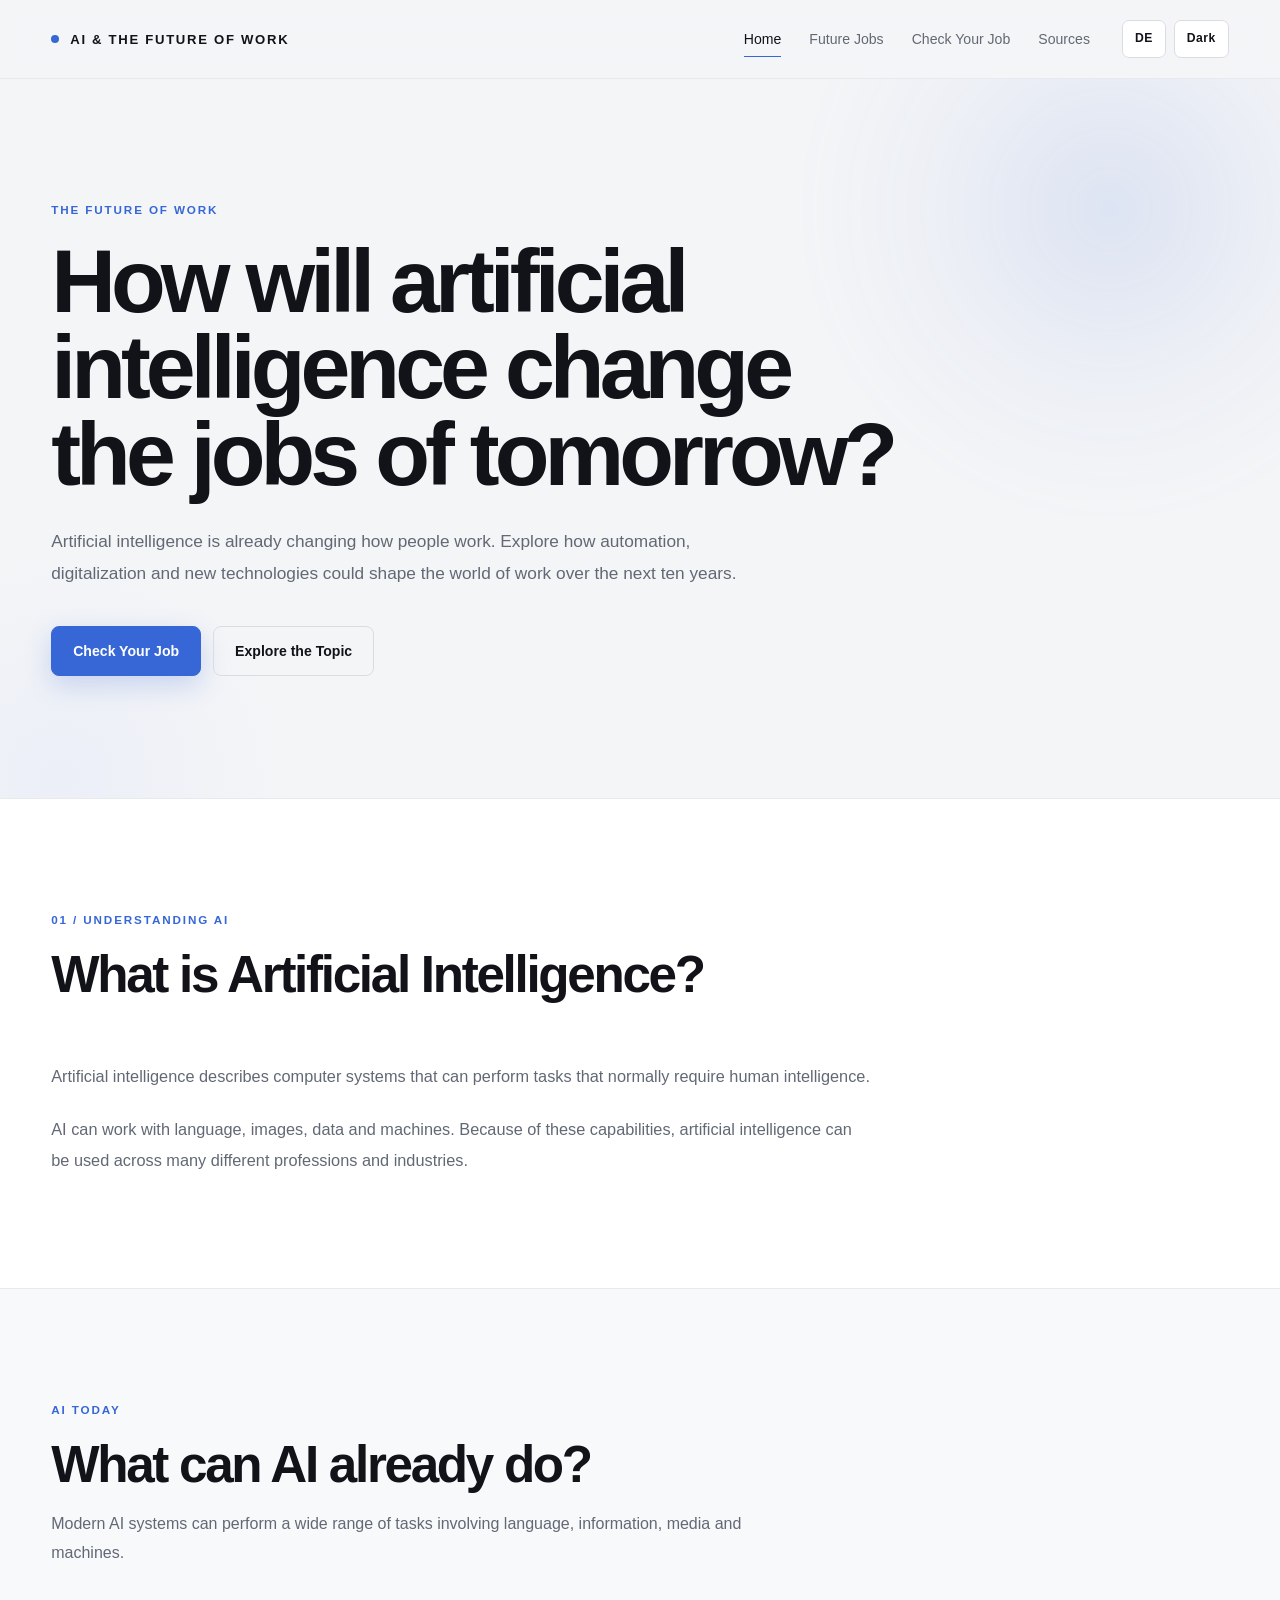
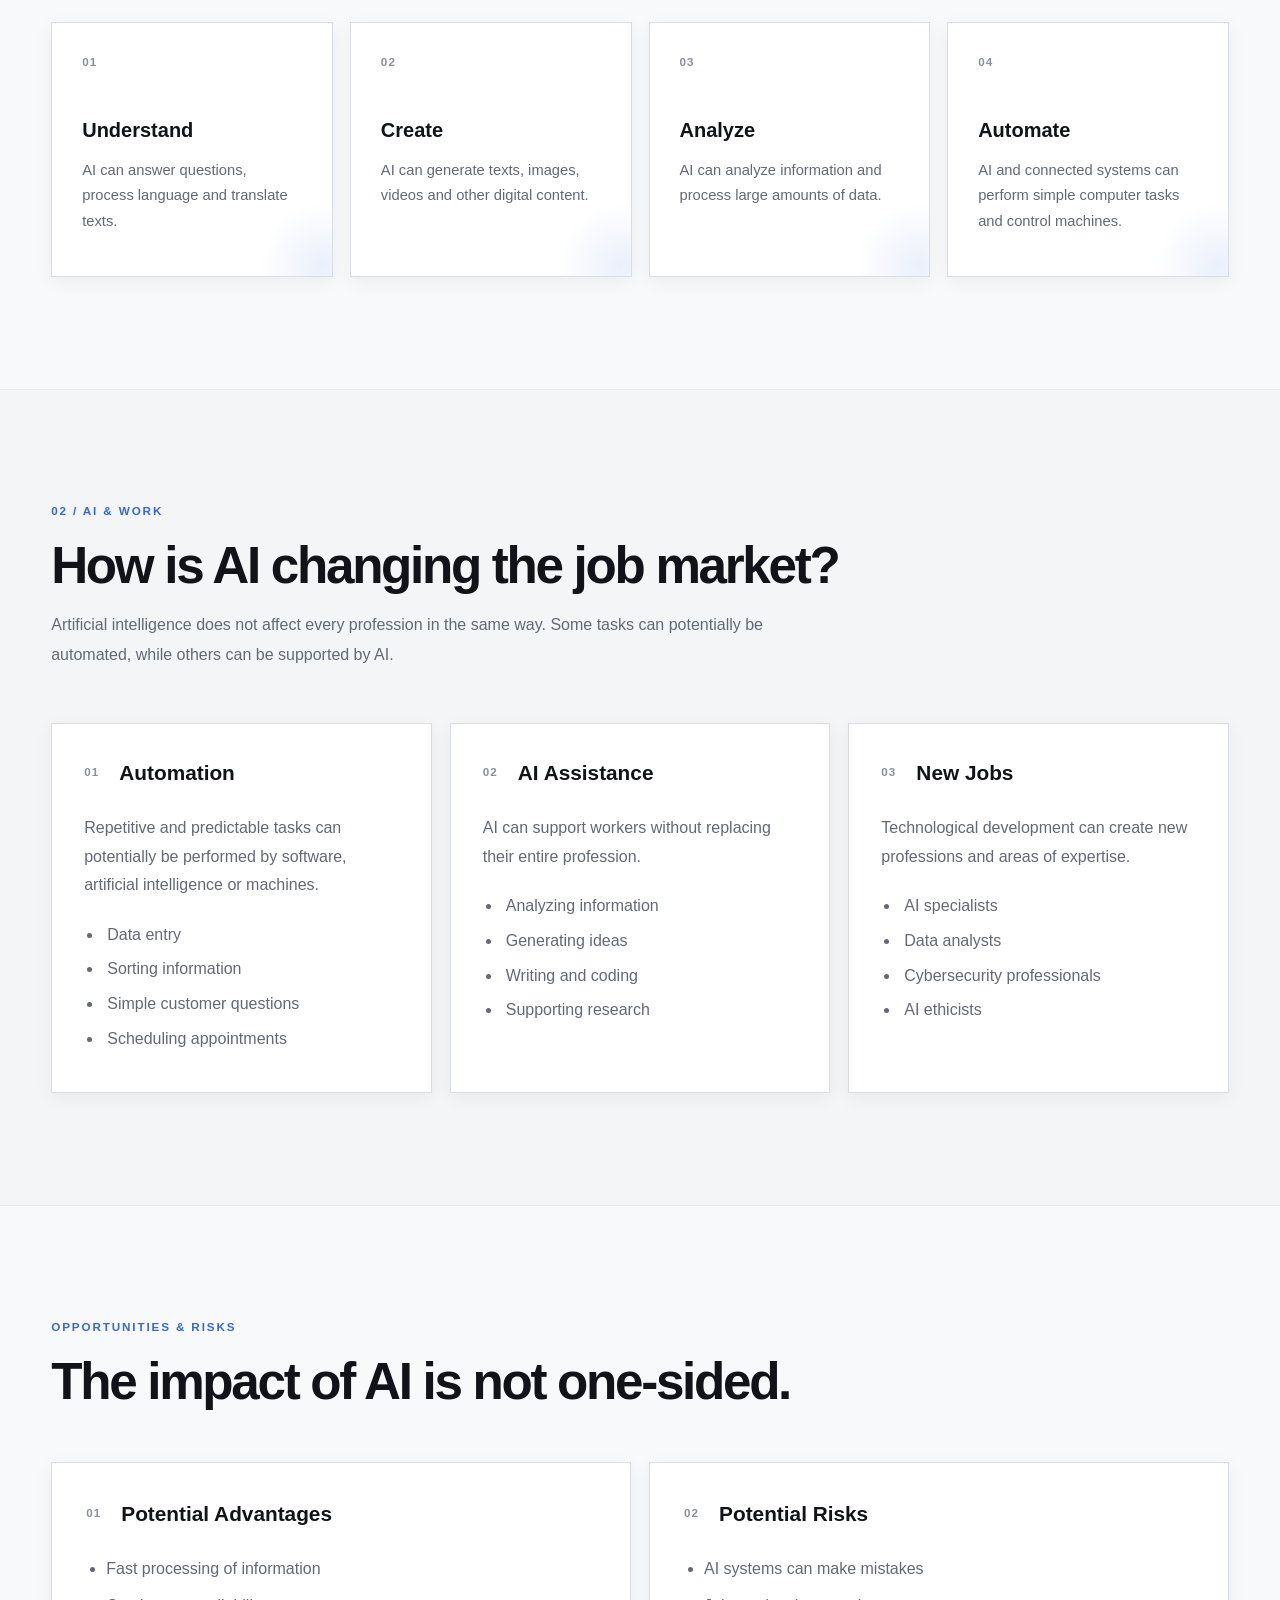
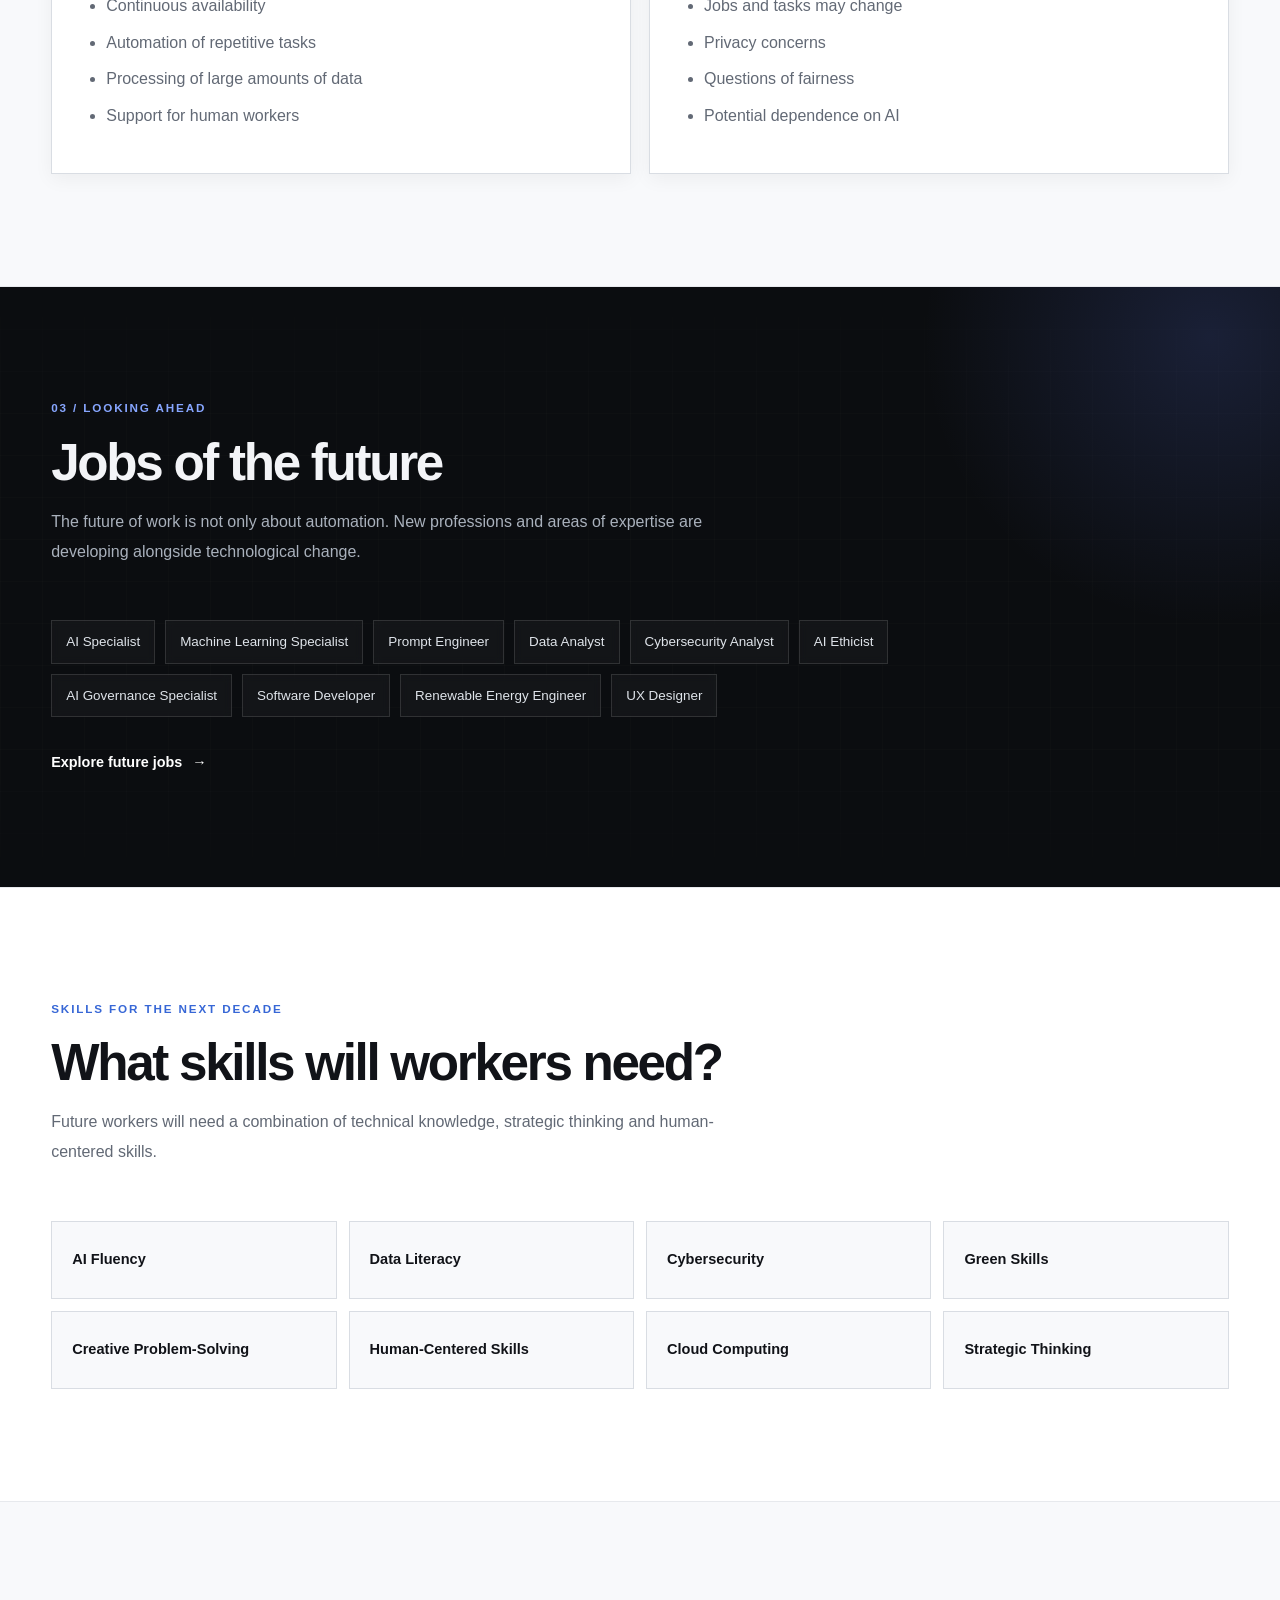
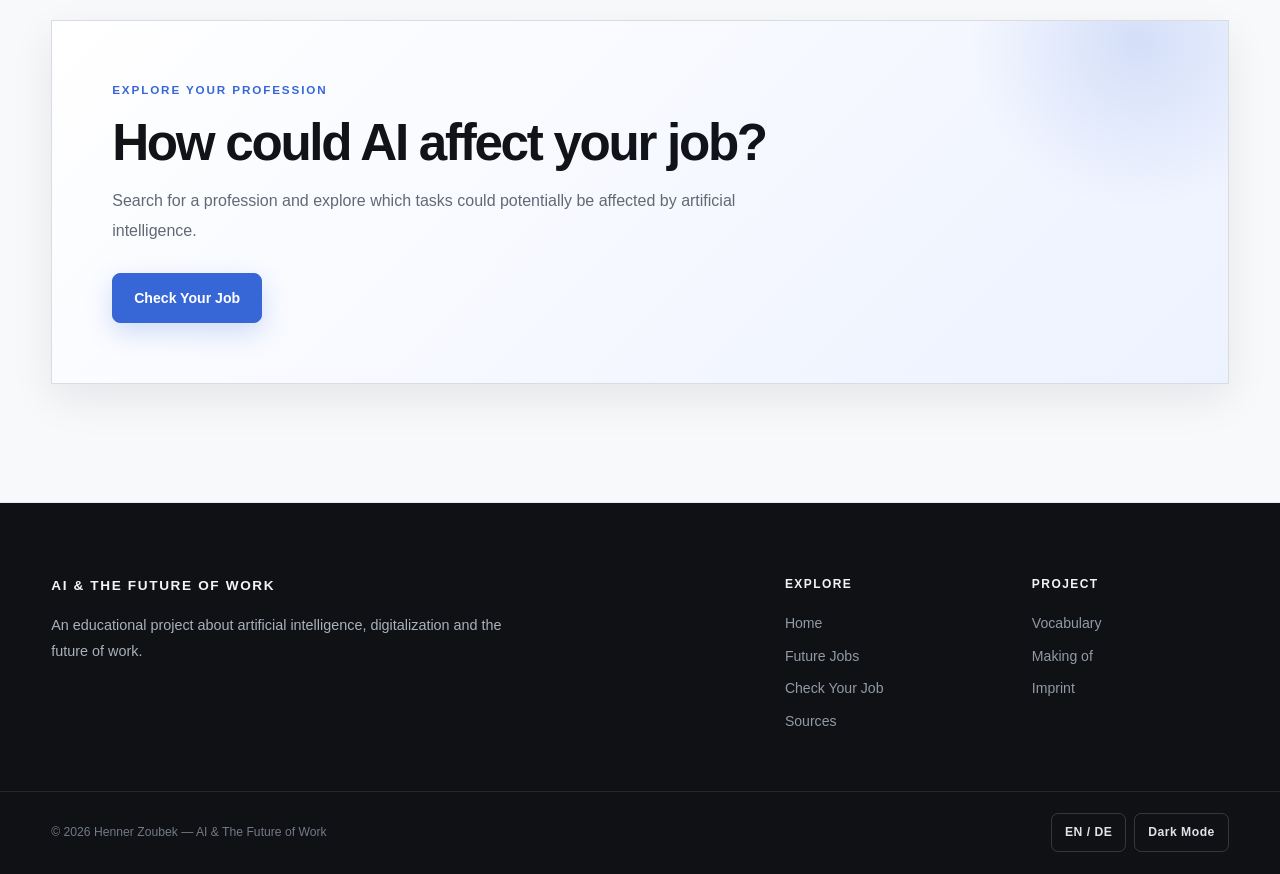
==== index.html @ 4d1d3760 "AI and the Future of Work It was a pleasure to work on this website.   The homesite is index.html." ====
<html lang="en">

<head>

    <meta charset="UTF-8">

    <meta
        name="viewport"
        content="width=device-width, initial-scale=1.0"
    >

    <meta
        name="description"
        content="AI & The Future of Work — an educational project exploring how artificial intelligence and digitalization could change the world of work."
    >

    <title>
        AI & The Future of Work
    </title>

    <link rel="stylesheet" href="style.css">

</head>


<body>


    <!-- =========================================
         HEADER
    ========================================== -->

    <header class="site-header">

        <div class="header-container">

            <a
                href="index.html"
                class="site-logo"
            >
                AI &amp; THE FUTURE OF WORK
            </a>


            <nav
                class="main-navigation"
                aria-label="Main navigation"
            >

                <a
                    href="index.html"
                    class="active"
                    data-en="Home"
                    data-de="Startseite"
                >
                    Home
                </a>


                <a
                    href="future-jobs.html"
                    data-en="Future Jobs"
                    data-de="Berufe der Zukunft"
                >
                    Future Jobs
                </a>


                <a
                    href="job-checker.html"
                    data-en="Check Your Job"
                    data-de="Deinen Beruf prüfen"
                >
                    Check Your Job
                </a>


                <a
                    href="sources.html"
                    data-en="Sources"
                    data-de="Quellen"
                >
                    Sources
                </a>

            </nav>


            <div class="header-controls">

                <button
                    type="button"
                    id="language-button"
                    aria-label="Change language"
                >
                    DE
                </button>


                <button
                    type="button"
                    id="theme-button"
                    aria-label="Toggle dark mode"
                >
                    Dark
                </button>

            </div>

        </div>

    </header>



    <!-- =========================================
         MAIN CONTENT
    ========================================== -->

    <main>


        <!-- =====================================
             HERO
        ====================================== -->

        <section class="hero">

            <div class="hero-container">

                <div class="hero-content">

                    <p
                        class="section-label"
                        data-en="THE FUTURE OF WORK"
                        data-de="DIE ZUKUNFT DER ARBEIT"
                    >
                        THE FUTURE OF WORK
                    </p>


                    <h1
                        data-en="How will artificial intelligence change the jobs of tomorrow?"
                        data-de="Wie wird künstliche Intelligenz die Berufe von morgen verändern?"
                    >
                        How will artificial intelligence
                        change the jobs of tomorrow?
                    </h1>


                    <p
                        class="hero-description"
                        data-en="Artificial intelligence is already changing how people work. Explore how automation, digitalization and new technologies could shape the world of work over the next ten years."
                        data-de="Künstliche Intelligenz verändert bereits heute, wie Menschen arbeiten. Entdecke, wie Automatisierung, Digitalisierung und neue Technologien die Arbeitswelt in den nächsten zehn Jahren prägen könnten."
                    >
                        Artificial intelligence is already changing
                        how people work. Explore how automation,
                        digitalization and new technologies could
                        shape the world of work over the next
                        ten years.
                    </p>


                    <div class="hero-actions">

                        <a
                            href="job-checker.html"
                            class="button button-primary"
                            data-en="Check Your Job"
                            data-de="Deinen Beruf prüfen"
                        >
                            Check Your Job
                        </a>


                        <a
                            href="#introduction"
                            class="button button-secondary"
                            data-en="Explore the Topic"
                            data-de="Thema entdecken"
                        >
                            Explore the Topic
                        </a>

                    </div>

                </div>

            </div>

        </section>



        <!-- =====================================
             INTRODUCTION
        ====================================== -->

        <section
            class="content-section introduction"
            id="introduction"
        >

            <div class="content-container">

                <div class="section-header">

                    <p
                        class="section-label"
                        data-en="01 / UNDERSTANDING AI"
                        data-de="01 / KÜNSTLICHE INTELLIGENZ VERSTEHEN"
                    >
                        01 / UNDERSTANDING AI
                    </p>


                    <h2
                        data-en="What is Artificial Intelligence?"
                        data-de="Was ist künstliche Intelligenz?"
                    >
                        What is Artificial Intelligence?
                    </h2>

                </div>


                <div class="text-content">

                    <p
                        data-en="Artificial intelligence describes computer systems that can perform tasks that normally require human intelligence."
                        data-de="Künstliche Intelligenz beschreibt Computersysteme, die Aufgaben ausführen können, für die normalerweise menschliche Intelligenz erforderlich ist."
                    >
                        Artificial intelligence describes computer
                        systems that can perform tasks that normally
                        require human intelligence.
                    </p>


                    <p
                        data-en="AI can work with language, images, data and machines. Because of these capabilities, artificial intelligence can be used across many different professions and industries."
                        data-de="KI kann mit Sprache, Bildern, Daten und Maschinen arbeiten. Aufgrund dieser Fähigkeiten kann künstliche Intelligenz in vielen verschiedenen Berufen und Branchen eingesetzt werden."
                    >
                        AI can work with language, images, data and
                        machines. Because of these capabilities,
                        artificial intelligence can be used across
                        many different professions and industries.
                    </p>

                </div>

            </div>

        </section>



        <!-- =====================================
             AI CAPABILITIES
        ====================================== -->

        <section class="content-section capabilities">

            <div class="content-container">

                <div class="section-header">

                    <p
                        class="section-label"
                        data-en="AI TODAY"
                        data-de="KI HEUTE"
                    >
                        AI TODAY
                    </p>


                    <h2
                        data-en="What can AI already do?"
                        data-de="Was kann KI bereits?"
                    >
                        What can AI already do?
                    </h2>


                    <p
                        class="section-introduction"
                        data-en="Modern AI systems can perform a wide range of tasks involving language, information, media and machines."
                        data-de="Moderne KI-Systeme können eine große Bandbreite an Aufgaben rund um Sprache, Informationen, Medien und Maschinen übernehmen."
                    >
                        Modern AI systems can perform a wide range
                        of tasks involving language, information,
                        media and machines.
                    </p>

                </div>


                <div class="capability-grid">


                    <article class="capability-card">

                        <span class="card-number">
                            01
                        </span>


                        <h3
                            data-en="Understand"
                            data-de="Verstehen"
                        >
                            Understand
                        </h3>


                        <p
                            data-en="AI can answer questions, process language and translate texts."
                            data-de="KI kann Fragen beantworten, Sprache verarbeiten und Texte übersetzen."
                        >
                            AI can answer questions, process language
                            and translate texts.
                        </p>

                    </article>



                    <article class="capability-card">

                        <span class="card-number">
                            02
                        </span>


                        <h3
                            data-en="Create"
                            data-de="Erstellen"
                        >
                            Create
                        </h3>


                        <p
                            data-en="AI can generate texts, images, videos and other digital content."
                            data-de="KI kann Texte, Bilder, Videos und andere digitale Inhalte erzeugen."
                        >
                            AI can generate texts, images, videos
                            and other digital content.
                        </p>

                    </article>



                    <article class="capability-card">

                        <span class="card-number">
                            03
                        </span>


                        <h3
                            data-en="Analyze"
                            data-de="Analysieren"
                        >
                            Analyze
                        </h3>


                        <p
                            data-en="AI can analyze information and process large amounts of data."
                            data-de="KI kann Informationen analysieren und große Datenmengen verarbeiten."
                        >
                            AI can analyze information and process
                            large amounts of data.
                        </p>

                    </article>



                    <article class="capability-card">

                        <span class="card-number">
                            04
                        </span>


                        <h3
                            data-en="Automate"
                            data-de="Automatisieren"
                        >
                            Automate
                        </h3>


                        <p
                            data-en="AI and connected systems can perform simple computer tasks and control machines."
                            data-de="KI und vernetzte Systeme können einfache Computeraufgaben ausführen und Maschinen steuern."
                        >
                            AI and connected systems can perform
                            simple computer tasks and control machines.
                        </p>

                    </article>


                </div>

            </div>

        </section>



        <!-- =====================================
             AI AND THE JOB MARKET
        ====================================== -->

        <section class="content-section job-market">

            <div class="content-container">

                <div class="section-header">

                    <p
                        class="section-label"
                        data-en="02 / AI & WORK"
                        data-de="02 / KI & ARBEIT"
                    >
                        02 / AI &amp; WORK
                    </p>


                    <h2
                        data-en="How is AI changing the job market?"
                        data-de="Wie verändert KI den Arbeitsmarkt?"
                    >
                        How is AI changing the job market?
                    </h2>


                    <p
                        class="section-introduction"
                        data-en="Artificial intelligence does not affect every profession in the same way. Some tasks can potentially be automated, while others can be supported by AI."
                        data-de="Künstliche Intelligenz beeinflusst nicht jeden Beruf auf die gleiche Weise. Einige Aufgaben könnten automatisiert werden, während andere durch KI unterstützt werden können."
                    >
                        Artificial intelligence does not affect
                        every profession in the same way. Some
                        tasks can potentially be automated, while
                        others can be supported by AI.
                    </p>

                </div>


                <div class="impact-grid">


                    <article class="impact-card">

                        <div class="impact-card-header">

                            <span class="card-number">
                                01
                            </span>


                            <h3
                                data-en="Automation"
                                data-de="Automatisierung"
                            >
                                Automation
                            </h3>

                        </div>


                        <p
                            data-en="Repetitive and predictable tasks can potentially be performed by software, artificial intelligence or machines."
                            data-de="Wiederholbare und vorhersehbare Aufgaben könnten möglicherweise von Software, künstlicher Intelligenz oder Maschinen übernommen werden."
                        >
                            Repetitive and predictable tasks can
                            potentially be performed by software,
                            artificial intelligence or machines.
                        </p>


                        <ul>

                            <li
                                data-en="Data entry"
                                data-de="Dateneingabe"
                            >
                                Data entry
                            </li>

                            <li
                                data-en="Sorting information"
                                data-de="Informationen sortieren"
                            >
                                Sorting information
                            </li>

                            <li
                                data-en="Simple customer questions"
                                data-de="Einfache Kundenfragen"
                            >
                                Simple customer questions
                            </li>

                            <li
                                data-en="Scheduling appointments"
                                data-de="Termine planen"
                            >
                                Scheduling appointments
                            </li>

                        </ul>

                    </article>



                    <article class="impact-card">

                        <div class="impact-card-header">

                            <span class="card-number">
                                02
                            </span>


                            <h3
                                data-en="AI Assistance"
                                data-de="KI-Unterstützung"
                            >
                                AI Assistance
                            </h3>

                        </div>


                        <p
                            data-en="AI can support workers without replacing their entire profession."
                            data-de="KI kann Beschäftigte unterstützen, ohne ihren gesamten Beruf zu ersetzen."
                        >
                            AI can support workers without replacing
                            their entire profession.
                        </p>


                        <ul>

                            <li
                                data-en="Analyzing information"
                                data-de="Informationen analysieren"
                            >
                                Analyzing information
                            </li>

                            <li
                                data-en="Generating ideas"
                                data-de="Ideen entwickeln"
                            >
                                Generating ideas
                            </li>

                            <li
                                data-en="Writing and coding"
                                data-de="Schreiben und Programmieren"
                            >
                                Writing and coding
                            </li>

                            <li
                                data-en="Supporting research"
                                data-de="Forschung unterstützen"
                            >
                                Supporting research
                            </li>

                        </ul>

                    </article>



                    <article class="impact-card">

                        <div class="impact-card-header">

                            <span class="card-number">
                                03
                            </span>


                            <h3
                                data-en="New Jobs"
                                data-de="Neue Berufe"
                            >
                                New Jobs
                            </h3>

                        </div>


                        <p
                            data-en="Technological development can create new professions and areas of expertise."
                            data-de="Technologische Entwicklungen können neue Berufe und Fachgebiete hervorbringen."
                        >
                            Technological development can create
                            new professions and areas of expertise.
                        </p>


                        <ul>

                            <li
                                data-en="AI specialists"
                                data-de="KI-Spezialisten"
                            >
                                AI specialists
                            </li>

                            <li
                                data-en="Data analysts"
                                data-de="Datenanalysten"
                            >
                                Data analysts
                            </li>

                            <li
                                data-en="Cybersecurity professionals"
                                data-de="Cybersicherheitsexperten"
                            >
                                Cybersecurity professionals
                            </li>

                            <li
                                data-en="AI ethicists"
                                data-de="KI-Ethiker"
                            >
                                AI ethicists
                            </li>

                        </ul>

                    </article>


                </div>

            </div>

        </section>



        <!-- =====================================
             ADVANTAGES AND RISKS
        ====================================== -->

        <section class="content-section advantages-risks">

            <div class="content-container">

                <div class="section-header">

                    <p
                        class="section-label"
                        data-en="OPPORTUNITIES & RISKS"
                        data-de="CHANCEN & RISIKEN"
                    >
                        OPPORTUNITIES &amp; RISKS
                    </p>


                    <h2
                        data-en="The impact of AI is not one-sided."
                        data-de="Die Auswirkungen von KI sind nicht einseitig."
                    >
                        The impact of AI is not one-sided.
                    </h2>

                </div>


                <div class="comparison-grid">


                    <article class="comparison-card">

                        <div class="comparison-header">

                            <span class="card-number">
                                01
                            </span>


                            <h3
                                data-en="Potential Advantages"
                                data-de="Mögliche Vorteile"
                            >
                                Potential Advantages
                            </h3>

                        </div>


                        <ul>

                            <li
                                data-en="Fast processing of information"
                                data-de="Schnelle Verarbeitung von Informationen"
                            >
                                Fast processing of information
                            </li>

                            <li
                                data-en="Continuous availability"
                                data-de="Ständige Verfügbarkeit"
                            >
                                Continuous availability
                            </li>

                            <li
                                data-en="Automation of repetitive tasks"
                                data-de="Automatisierung wiederholbarer Aufgaben"
                            >
                                Automation of repetitive tasks
                            </li>

                            <li
                                data-en="Processing of large amounts of data"
                                data-de="Verarbeitung großer Datenmengen"
                            >
                                Processing of large amounts of data
                            </li>

                            <li
                                data-en="Support for human workers"
                                data-de="Unterstützung menschlicher Arbeitskräfte"
                            >
                                Support for human workers
                            </li>

                        </ul>

                    </article>



                    <article class="comparison-card">

                        <div class="comparison-header">

                            <span class="card-number">
                                02
                            </span>


                            <h3
                                data-en="Potential Risks"
                                data-de="Mögliche Risiken"
                            >
                                Potential Risks
                            </h3>

                        </div>


                        <ul>

                            <li
                                data-en="AI systems can make mistakes"
                                data-de="KI-Systeme können Fehler machen"
                            >
                                AI systems can make mistakes
                            </li>

                            <li
                                data-en="Jobs and tasks may change"
                                data-de="Berufe und Aufgaben können sich verändern"
                            >
                                Jobs and tasks may change
                            </li>

                            <li
                                data-en="Privacy concerns"
                                data-de="Datenschutzbedenken"
                            >
                                Privacy concerns
                            </li>

                            <li
                                data-en="Questions of fairness"
                                data-de="Fragen der Fairness"
                            >
                                Questions of fairness
                            </li>

                            <li
                                data-en="Potential dependence on AI"
                                data-de="Mögliche Abhängigkeit von KI"
                            >
                                Potential dependence on AI
                            </li>

                        </ul>

                    </article>


                </div>

            </div>

        </section>



        <!-- =====================================
             FUTURE JOBS
        ====================================== -->

        <section class="content-section future-jobs">

            <div class="content-container">

                <div class="section-header">

                    <p
                        class="section-label"
                        data-en="03 / LOOKING AHEAD"
                        data-de="03 / BLICK NACH VORN"
                    >
                        03 / LOOKING AHEAD
                    </p>


                    <h2
                        data-en="Jobs of the future"
                        data-de="Berufe der Zukunft"
                    >
                        Jobs of the future
                    </h2>


                    <p
                        class="section-introduction"
                        data-en="The future of work is not only about automation. New professions and areas of expertise are developing alongside technological change."
                        data-de="Die Zukunft der Arbeit dreht sich nicht nur um Automatisierung. Parallel zum technologischen Wandel entstehen neue Berufe und Fachgebiete."
                    >
                        The future of work is not only about
                        automation. New professions and areas
                        of expertise are developing alongside
                        technological change.
                    </p>

                </div>


                <div class="job-list">

                    <span
                        data-en="AI Specialist"
                        data-de="KI-Spezialist"
                    >
                        AI Specialist
                    </span>

                    <span
                        data-en="Machine Learning Specialist"
                        data-de="Machine-Learning-Spezialist"
                    >
                        Machine Learning Specialist
                    </span>

                    <span
                        data-en="Prompt Engineer"
                        data-de="Prompt Engineer"
                    >
                        Prompt Engineer
                    </span>

                    <span
                        data-en="Data Analyst"
                        data-de="Datenanalyst"
                    >
                        Data Analyst
                    </span>

                    <span
                        data-en="Cybersecurity Analyst"
                        data-de="Cybersicherheitsanalyst"
                    >
                        Cybersecurity Analyst
                    </span>

                    <span
                        data-en="AI Ethicist"
                        data-de="KI-Ethiker"
                    >
                        AI Ethicist
                    </span>

                    <span
                        data-en="AI Governance Specialist"
                        data-de="KI-Governance-Spezialist"
                    >
                        AI Governance Specialist
                    </span>

                    <span
                        data-en="Software Developer"
                        data-de="Softwareentwickler"
                    >
                        Software Developer
                    </span>

                    <span
                        data-en="Renewable Energy Engineer"
                        data-de="Ingenieur für erneuerbare Energien"
                    >
                        Renewable Energy Engineer
                    </span>

                    <span
                        data-en="UX Designer"
                        data-de="UX-Designer"
                    >
                        UX Designer
                    </span>

                </div>


                <a
                    href="future-jobs.html"
                    class="text-link"
                >

                    <span
                        data-en="Explore future jobs"
                        data-de="Berufe der Zukunft entdecken"
                    >
                        Explore future jobs
                    </span>

                    <span aria-hidden="true">
                        →
                    </span>

                </a>

            </div>

        </section>



        <!-- =====================================
             FUTURE SKILLS
        ====================================== -->

        <section class="content-section future-skills">

            <div class="content-container">

                <div class="section-header">

                    <p
                        class="section-label"
                        data-en="SKILLS FOR THE NEXT DECADE"
                        data-de="FÄHIGKEITEN FÜR DAS NÄCHSTE JAHRZEHNT"
                    >
                        SKILLS FOR THE NEXT DECADE
                    </p>


                    <h2
                        data-en="What skills will workers need?"
                        data-de="Welche Fähigkeiten werden Beschäftigte brauchen?"
                    >
                        What skills will workers need?
                    </h2>


                    <p
                        class="section-introduction"
                        data-en="Future workers will need a combination of technical knowledge, strategic thinking and human-centered skills."
                        data-de="Beschäftigte der Zukunft werden eine Kombination aus technischem Wissen, strategischem Denken und menschlichen Fähigkeiten benötigen."
                    >
                        Future workers will need a combination of
                        technical knowledge, strategic thinking
                        and human-centered skills.
                    </p>

                </div>


                <div class="skills-grid">

                    <div
                        class="skill-item"
                        data-en="AI Fluency"
                        data-de="KI-Kompetenz"
                    >
                        AI Fluency
                    </div>


                    <div
                        class="skill-item"
                        data-en="Data Literacy"
                        data-de="Datenkompetenz"
                    >
                        Data Literacy
                    </div>


                    <div
                        class="skill-item"
                        data-en="Cybersecurity"
                        data-de="Cybersicherheit"
                    >
                        Cybersecurity
                    </div>


                    <div
                        class="skill-item"
                        data-en="Green Skills"
                        data-de="Green Skills"
                    >
                        Green Skills
                    </div>


                    <div
                        class="skill-item"
                        data-en="Creative Problem-Solving"
                        data-de="Kreatives Problemlösen"
                    >
                        Creative Problem-Solving
                    </div>


                    <div
                        class="skill-item"
                        data-en="Human-Centered Skills"
                        data-de="Menschzentrierte Fähigkeiten"
                    >
                        Human-Centered Skills
                    </div>


                    <div
                        class="skill-item"
                        data-en="Cloud Computing"
                        data-de="Cloud Computing"
                    >
                        Cloud Computing
                    </div>


                    <div
                        class="skill-item"
                        data-en="Strategic Thinking"
                        data-de="Strategisches Denken"
                    >
                        Strategic Thinking
                    </div>

                </div>

            </div>

        </section>



        <!-- =====================================
             JOB CHECKER
        ====================================== -->

        <section class="job-checker-section">

            <div class="job-checker-container">

                <div class="job-checker-content">

                    <p
                        class="section-label"
                        data-en="EXPLORE YOUR PROFESSION"
                        data-de="ENTDECKE DEINEN BERUF"
                    >
                        EXPLORE YOUR PROFESSION
                    </p>


                    <h2
                        data-en="How could AI affect your job?"
                        data-de="Wie könnte KI deinen Beruf beeinflussen?"
                    >
                        How could AI affect your job?
                    </h2>


                    <p
                        data-en="Search for a profession and explore which tasks could potentially be affected by artificial intelligence."
                        data-de="Suche nach einem Beruf und entdecke, welche Aufgaben möglicherweise von künstlicher Intelligenz beeinflusst werden könnten."
                    >
                        Search for a profession and explore which
                        tasks could potentially be affected by
                        artificial intelligence.
                    </p>


                    <a
                        href="job-checker.html"
                        class="button button-primary"
                        data-en="Check Your Job"
                        data-de="Deinen Beruf prüfen"
                    >
                        Check Your Job
                    </a>

                </div>

            </div>

        </section>


    </main>



    <!-- =========================================
         FOOTER
    ========================================== -->

    <footer class="site-footer">

        <div class="footer-container">


            <div class="footer-brand">

                <h3>
                    AI &amp; THE FUTURE OF WORK
                </h3>


                <p
                    data-en="An educational project about artificial intelligence, digitalization and the future of work."
                    data-de="Ein Bildungsprojekt über künstliche Intelligenz, Digitalisierung und die Zukunft der Arbeit."
                >
                    An educational project about artificial
                    intelligence, digitalization and the
                    future of work.
                </p>

            </div>



            <div class="footer-navigation">


                <div class="footer-column">

                    <h4
                        data-en="Explore"
                        data-de="Entdecken"
                    >
                        Explore
                    </h4>


                    <a
                        href="index.html"
                        data-en="Home"
                        data-de="Startseite"
                    >
                        Home
                    </a>


                    <a
                        href="future-jobs.html"
                        data-en="Future Jobs"
                        data-de="Berufe der Zukunft"
                    >
                        Future Jobs
                    </a>


                    <a
                        href="job-checker.html"
                        data-en="Check Your Job"
                        data-de="Deinen Beruf prüfen"
                    >
                        Check Your Job
                    </a>


                    <a
                        href="sources.html"
                        data-en="Sources"
                        data-de="Quellen"
                    >
                        Sources
                    </a>

                </div>



                <div class="footer-column">

                    <h4
                        data-en="Project"
                        data-de="Projekt"
                    >
                        Project
                    </h4>


                    <a
                        href="vocabulary.html"
                        data-en="Vocabulary"
                        data-de="Vokabeln"
                    >
                        Vocabulary
                    </a>
					
					<a
    href="making-of.html"
    data-en="Making of"
    data-de="Making of"
>
    Making of
</a>


                    <a
                        href="imprint.html"
                        data-en="Imprint"
                        data-de="Impressum"
                    >
                        Imprint
                    </a>

                </div>


            </div>

        </div>



        <div class="footer-bottom">

            <div class="footer-bottom-container">

                <p>
                    © 2026 Henner Zoubek — AI &amp; The Future of Work
                </p>


                <div class="footer-controls">

                    <button
                        type="button"
                        id="footer-language"
                    >
                        EN / DE
                    </button>


                    <button
                        type="button"
                        id="footer-theme"
                    >
                        Dark Mode
                    </button>

                </div>

            </div>

        </div>

    </footer>



    <!-- =========================================
         JAVASCRIPT
    ========================================== -->

    <script src="script.js"></script>

</body>

</html>
---- style.css ----
/* =========================================================
   AI & THE FUTURE OF WORK
   Main Stylesheet
   Editorial × Technology × Research
   ========================================================= */


/* =========================================================
   01. ROOT / GLOBAL VARIABLES
   ========================================================= */

:root {

    --bg: #f4f5f7;
    --surface: #ffffff;
    --surface-soft: #f8f9fb;

    --text: #111318;
    --text-secondary: #626975;
    --text-light: #8a919c;

    --border: #d9dde3;
    --border-soft: #e7e9ed;

    --accent: #3767d6;
    --accent-strong: #2452bd;
    --accent-soft: #edf2ff;

    --dark-bg: #0b0d10;
    --dark-surface: #13161b;
    --dark-surface-soft: #181c22;
    --dark-border: #2c3139;

    --shadow-sm:
        0 5px 18px rgba(17, 19, 24, 0.05);

    --shadow-md:
        0 15px 40px rgba(17, 19, 24, 0.08);

    --shadow-lg:
        0 25px 70px rgba(17, 19, 24, 0.12);

    --header-bg:
        rgba(244, 245, 247, 0.88);
}


/* =========================================================
   02. DARK MODE
   ========================================================= */

html.dark-mode {

    --bg: #0b0d10;
    --surface: #13161b;
    --surface-soft: #171a20;

    --text: #f2f4f7;
    --text-secondary: #aab1bc;
    --text-light: #7f8793;

    --border: #2d333c;
    --border-soft: #22272f;

    --accent: #83a5ff;
    --accent-strong: #a0baff;
    --accent-soft: #1b2436;

    --shadow-sm:
        0 5px 18px rgba(0, 0, 0, 0.22);

    --shadow-md:
        0 18px 45px rgba(0, 0, 0, 0.30);

    --shadow-lg:
        0 30px 80px rgba(0, 0, 0, 0.42);

    --header-bg:
        rgba(11, 13, 16, 0.84);
}


/* =========================================================
   03. RESET
   ========================================================= */

* {
    margin: 0;
    padding: 0;
    box-sizing: border-box;
}


html {
    scroll-behavior: smooth;
    background: var(--bg);
}


body {

    min-height: 100vh;

    font-family:
        Arial,
        Helvetica,
        sans-serif;

    background: var(--bg);
    color: var(--text);

    line-height: 1.6;

    overflow-x: hidden;

    transition:
        background-color 0.35s ease,
        color 0.35s ease;
}


img {
    display: block;
    max-width: 100%;
}


a {
    color: inherit;
    text-decoration: none;
}


button,
input,
select,
textarea {
    font: inherit;
}


/* =========================================================
   04. GLOBAL TRANSITIONS
   ========================================================= */

body,
section,
article,
header,
footer,
button,
a,
.capability-card,
.impact-card,
.comparison-card,
.skill-item {

    transition:
        background-color 0.35s ease,
        color 0.35s ease,
        border-color 0.35s ease,
        box-shadow 0.35s ease,
        transform 0.35s ease;
}


/* =========================================================
   05. HEADER
   ========================================================= */

.site-header {

    position: sticky;
    top: 0;
    z-index: 1000;

    width: 100%;

    background:
        var(--header-bg);

    border-bottom:
        1px solid
        var(--border-soft);

    backdrop-filter:
        blur(18px);

    -webkit-backdrop-filter:
        blur(18px);

    animation:
        headerAppear 0.7s ease both;
}


@keyframes headerAppear {

    from {
        opacity: 0;
        transform: translateY(-12px);
    }

    to {
        opacity: 1;
        transform: translateY(0);
    }
}


.header-container {

    width:
        min(1240px, 92%);

    min-height: 78px;

    margin: 0 auto;

    display: flex;

    align-items: center;
    justify-content: space-between;

    gap: 28px;
}


/* =========================================================
   06. LOGO
   ========================================================= */

.site-logo {

    position: relative;

    display: inline-flex;
    align-items: center;

    flex-shrink: 0;

    font-size: 0.82rem;
    font-weight: 700;

    letter-spacing: 0.13em;

    text-transform: uppercase;

    white-space: nowrap;

    color: var(--text);
}


.site-logo::before {

    content: "";

    width: 8px;
    height: 8px;

    margin-right: 11px;

    border-radius: 50%;

    background:
        var(--accent);

    box-shadow:
        0 0 0 0 rgba(55, 103, 214, 0.35);

    animation:
        logoPulse 2.6s ease-out infinite;
}


@keyframes logoPulse {

    0% {
        box-shadow:
            0 0 0 0 rgba(55, 103, 214, 0.35);
    }

    70% {
        box-shadow:
            0 0 0 8px rgba(55, 103, 214, 0);
    }

    100% {
        box-shadow:
            0 0 0 0 rgba(55, 103, 214, 0);
    }
}


/* =========================================================
   07. NAVIGATION
   ========================================================= */

.main-navigation {

    display: flex;

    align-items: center;

    gap: 28px;

    margin-left: auto;
    margin-right: 4px;
}


.main-navigation a {

    position: relative;

    padding:
        7px
        0;

    color:
        var(--text-secondary);

    font-size: 0.88rem;
    font-weight: 500;

    white-space: nowrap;
}


.main-navigation a::after {

    content: "";

    position: absolute;

    left: 0;
    right: 0;
    bottom: 0;

    height: 1px;

    background:
        var(--accent);

    transform:
        scaleX(0);

    transform-origin:
        right;

    transition:
        transform 0.3s ease;
}


.main-navigation a:hover {

    color:
        var(--text);
}


.main-navigation a:hover::after,
.main-navigation a.active::after {

    transform:
        scaleX(1);

    transform-origin:
        left;
}


.main-navigation a.active {

    color:
        var(--text);
}


/* =========================================================
   08. HEADER CONTROLS
   ========================================================= */

.header-controls {

    display: flex;

    align-items: center;

    gap: 8px;
}


#language-button,
#theme-button,
#footer-language,
#footer-theme {

    position: relative;

    overflow: hidden;

    border:
        1px solid
        var(--border);

    background:
        var(--surface);

    color:
        var(--text);

    border-radius:
        7px;

    cursor: pointer;

    font-size: 0.76rem;

    font-weight: 700;

    letter-spacing: 0.04em;

    transition:
        background-color 0.25s ease,
        color 0.25s ease,
        border-color 0.25s ease,
        transform 0.2s ease,
        box-shadow 0.25s ease;
}


#language-button,
#theme-button {

    min-width: 42px;
    min-height: 38px;

    padding:
        0
        12px;
}


#language-button::before,
#theme-button::before,
#footer-language::before,
#footer-theme::before {

    content: "";

    position: absolute;

    top: 0;
    left: -120%;

    width: 80%;
    height: 100%;

    background:
        linear-gradient(
            100deg,
            transparent,
            rgba(255, 255, 255, 0.28),
            transparent
        );

    transform: skewX(-20deg);

    transition:
        left 0.6s ease;
}


#language-button:hover::before,
#theme-button:hover::before,
#footer-language:hover::before,
#footer-theme:hover::before {

    left: 140%;
}


#language-button:hover,
#theme-button:hover {

    background:
        var(--accent);

    color:
        #ffffff;

    border-color:
        var(--accent);

    box-shadow:
        0 8px 22px rgba(55, 103, 214, 0.22);

    transform:
        translateY(-2px);
}


/* =========================================================
   09. HERO
   ========================================================= */

.hero {

    position: relative;

    min-height: 720px;

    display: flex;

    align-items: center;

    overflow: hidden;

    border-bottom:
        1px solid
        var(--border-soft);

    background:
        var(--bg);
}


.hero::before {

    content: "";

    position: absolute;

    width: 620px;
    height: 620px;

    top: -180px;
    right: -140px;

    border-radius: 50%;

    background:
        radial-gradient(
            circle,
            rgba(55, 103, 214, 0.12) 0%,
            rgba(55, 103, 214, 0.04) 38%,
            transparent 72%
        );

    filter:
        blur(8px);

    animation:
        heroOrb 11s ease-in-out infinite alternate;

    pointer-events: none;
}


.hero::after {

    content: "";

    position: absolute;

    width: 460px;
    height: 460px;

    bottom: -210px;
    left: -170px;

    border-radius: 50%;

    background:
        radial-gradient(
            circle,
            rgba(130, 165, 255, 0.08),
            transparent 70%
        );

    animation:
        heroOrbTwo 14s ease-in-out infinite alternate;

    pointer-events: none;
}


@keyframes heroOrb {

    from {
        transform:
            translate3d(
                0,
                0,
                0
            );
    }

    to {
        transform:
            translate3d(
                -55px,
                35px,
                0
            );
    }
}


@keyframes heroOrbTwo {

    from {
        transform:
            translate3d(
                0,
                0,
                0
            );
    }

    to {
        transform:
            translate3d(
                45px,
                -30px,
                0
            );
    }
}


.hero-container {

    position: relative;

    z-index: 1;

    width:
        min(1240px, 92%);

    margin: 0 auto;
}


.hero-content {

    max-width: 860px;

    animation:
        heroContentAppear
        0.9s
        0.1s
        ease
        both;
}


@keyframes heroContentAppear {

    from {
        opacity: 0;
        transform:
            translateY(22px);
    }

    to {
        opacity: 1;
        transform:
            translateY(0);
    }
}


.section-label {

    margin-bottom: 18px;

    color:
        var(--accent);

    font-size: 0.73rem;

    font-weight: 700;

    letter-spacing:
        0.16em;

    text-transform:
        uppercase;
}


.hero h1 {

    max-width: 920px;

    margin-bottom: 28px;

    font-size:
        clamp(
            3.1rem,
            7vw,
            6.6rem
        );

    line-height:
        0.97;

    letter-spacing:
        -0.055em;

    font-weight:
        700;
}


.hero-description {

    max-width: 720px;

    margin-bottom: 36px;

    color:
        var(--text-secondary);

    font-size: 1.08rem;

    line-height: 1.85;
}


/* =========================================================
   10. HERO BUTTONS
   ========================================================= */

.hero-actions {

    display: flex;

    flex-wrap: wrap;

    gap: 12px;
}


.button {

    position: relative;

    display: inline-flex;

    align-items: center;
    justify-content: center;

    min-height: 50px;

    padding:
        0
        21px;

    border-radius:
        8px;

    border:
        1px solid
        transparent;

    font-size:
        0.88rem;

    font-weight:
        700;

    cursor: pointer;

    overflow: hidden;

    transition:
        transform 0.25s ease,
        background-color 0.25s ease,
        color 0.25s ease,
        border-color 0.25s ease,
        box-shadow 0.25s ease;
}


.button::before {

    content: "";

    position: absolute;

    top: 0;
    bottom: 0;

    left: -110%;

    width: 90%;

    background:
        linear-gradient(
            110deg,
            transparent,
            rgba(255, 255, 255, 0.28),
            transparent
        );

    transform:
        skewX(-20deg);

    transition:
        left 0.6s ease;
}


.button:hover::before {

    left: 130%;
}


.button:hover {

    transform:
        translateY(-3px);
}


.button-primary {

    background:
        var(--accent);

    color:
        #ffffff;

    border-color:
        var(--accent);

    box-shadow:
        0 9px 26px
        rgba(55, 103, 214, 0.22);
}


.button-primary:hover {

    background:
        var(--accent-strong);

    border-color:
        var(--accent-strong);

    box-shadow:
        0 14px 34px
        rgba(55, 103, 214, 0.32);
}


.button-secondary {

    background:
        transparent;

    color:
        var(--text);

    border-color:
        var(--border);
}


.button-secondary:hover {

    background:
        var(--surface);

    border-color:
        var(--text);

    box-shadow:
        var(--shadow-sm);
}


/* =========================================================
   11. CONTENT SECTIONS
   ========================================================= */

.content-section {

    position: relative;

    padding:
        112px
        0;

    background:
        var(--bg);

    border-bottom:
        1px solid
        var(--border-soft);
}


.content-container {

    width:
        min(1180px, 92%);

    margin:
        0 auto;
}


.section-header {

    max-width: 790px;

    margin-bottom: 54px;
}


.section-header h2 {

    margin-bottom: 18px;

    font-size:
        clamp(
            2.15rem,
            4vw,
            3.6rem
        );

    line-height:
        1.04;

    letter-spacing:
        -0.045em;
}


.section-introduction {

    max-width: 720px;

    color:
        var(--text-secondary);

    line-height:
        1.85;
}


/* =========================================================
   12. INTRODUCTION
   ========================================================= */

.introduction {

    background:
        var(--surface);
}


.introduction .text-content {

    max-width: 820px;

    display: grid;

    gap: 22px;

    padding-top: 6px;
}


.introduction .text-content p {

    color:
        var(--text-secondary);

    font-size:
        1.02rem;

    line-height:
        1.9;
}


/* =========================================================
   13. CAPABILITY GRID
   ========================================================= */

.capabilities {

    background:
        var(--surface-soft);
}


.capability-grid {

    display: grid;

    grid-template-columns:
        repeat(
            4,
            minmax(0, 1fr)
        );

    gap: 17px;
}


.capability-card {

    position: relative;

    min-height: 255px;

    padding:
        30px;

    background:
        var(--surface);

    border:
        1px solid
        var(--border);

    box-shadow:
        var(--shadow-sm);

    overflow: hidden;
}


.capability-card::after {

    content: "";

    position: absolute;

    width: 130px;
    height: 130px;

    right: -55px;
    bottom: -55px;

    border-radius: 50%;

    background:
        radial-gradient(
            circle,
            rgba(55, 103, 214, 0.10),
            transparent 68%
        );

    transition:
        transform 0.45s ease;
}


.capability-card:hover {

    transform:
        translateY(-6px);

    border-color:
        rgba(55, 103, 214, 0.40);

    box-shadow:
        var(--shadow-md);
}


.capability-card:hover::after {

    transform:
        scale(1.45);
}


.card-number {

    display: block;

    margin-bottom: 42px;

    color:
        var(--text-light);

    font-size:
        0.73rem;

    font-weight:
        700;

    letter-spacing:
        0.09em;
}


.capability-card h3 {

    margin-bottom: 12px;

    font-size:
        1.25rem;
}


.capability-card p {

    color:
        var(--text-secondary);

    font-size:
        0.92rem;

    line-height:
        1.75;
}


/* =========================================================
   14. JOB MARKET
   ========================================================= */

.job-market {

    background:
        var(--bg);
}


.impact-grid {

    display: grid;

    grid-template-columns:
        repeat(
            3,
            minmax(0, 1fr)
        );

    gap: 18px;
}


.impact-card {

    padding:
        32px;

    background:
        var(--surface);

    border:
        1px solid
        var(--border);

    box-shadow:
        var(--shadow-sm);
}


.impact-card:hover {

    transform:
        translateY(-6px);

    box-shadow:
        var(--shadow-md);
}


.impact-card-header {

    display: flex;

    align-items: center;

    gap: 20px;

    margin-bottom: 25px;
}


.impact-card-header .card-number {

    margin-bottom: 0;
}


.impact-card h3 {

    font-size:
        1.3rem;
}


.impact-card > p {

    margin-bottom: 22px;

    color:
        var(--text-secondary);

    line-height:
        1.78;
}


.impact-card ul {

    padding-left:
        19px;

    color:
        var(--text-secondary);
}


.impact-card li {

    margin-bottom:
        9px;

    padding-left:
        4px;
}


/* =========================================================
   15. ADVANTAGES / RISKS
   ========================================================= */

.advantages-risks {

    background:
        var(--surface-soft);
}


.comparison-grid {

    display: grid;

    grid-template-columns:
        repeat(
            2,
            minmax(0, 1fr)
        );

    gap: 18px;
}


.comparison-card {

    padding:
        34px;

    background:
        var(--surface);

    border:
        1px solid
        var(--border);

    box-shadow:
        var(--shadow-sm);
}


.comparison-card:hover {

    transform:
        translateY(-5px);

    box-shadow:
        var(--shadow-md);
}


.comparison-header {

    display: flex;

    align-items: center;

    gap: 20px;

    margin-bottom: 26px;
}


.comparison-header .card-number {

    margin-bottom: 0;
}


.comparison-header h3 {

    font-size:
        1.3rem;
}


.comparison-card ul {

    padding-left:
        20px;

    color:
        var(--text-secondary);
}


.comparison-card li {

    margin-bottom:
        11px;
}


/* =========================================================
   16. FUTURE JOBS
   ========================================================= */

.future-jobs {

    position: relative;

    overflow: hidden;

    background:
        var(--dark-bg);

    color:
        #f3f4f7;
}


.future-jobs::before {

    content: "";

    position: absolute;

    width: 580px;
    height: 580px;

    top: -240px;
    right: -220px;

    border-radius: 50%;

    background:
        radial-gradient(
            circle,
            rgba(102, 131, 255, 0.16),
            transparent 70%
        );

    animation:
        darkOrb 13s ease-in-out infinite alternate;
}


.future-jobs::after {

    content: "";

    position: absolute;

    inset: 0;

    background-image:
        linear-gradient(
            rgba(255, 255, 255, 0.035) 1px,
            transparent 1px
        ),
        linear-gradient(
            90deg,
            rgba(255, 255, 255, 0.035) 1px,
            transparent 1px
        );

    background-size:
        42px 42px;

    mask-image:
        linear-gradient(
            to bottom,
            transparent,
            black 18%,
            black 82%,
            transparent
        );

    opacity:
        0.35;

    pointer-events:
        none;
}


@keyframes darkOrb {

    from {
        transform:
            translate3d(
                0,
                0,
                0
            );
    }

    to {
        transform:
            translate3d(
                -70px,
                40px,
                0
            );
    }
}


.future-jobs .content-container {

    position:
        relative;

    z-index:
        1;
}


.future-jobs .section-header {

    position:
        relative;

    z-index:
        1;
}


.future-jobs .section-label {

    color:
        #87a6ff;
}


.future-jobs .section-header h2 {

    color:
        #f3f4f7;
}


.future-jobs .section-introduction {

    color:
        #a9b1bc;
}


.job-list {

    display:
        flex;

    flex-wrap:
        wrap;

    gap:
        10px;

    max-width:
        1000px;

    margin-bottom:
        34px;
}


.job-list span {

    padding:
        10px
        14px;

    border:
        1px solid
        rgba(
            255,
            255,
            255,
            0.12
        );

    background:
        rgba(
            255,
            255,
            255,
            0.035
        );

    color:
        #dfe4ea;

    font-size:
        0.84rem;

    backdrop-filter:
        blur(4px);

    transition:
        background-color 0.25s ease,
        border-color 0.25s ease,
        transform 0.25s ease;
}


.job-list span:hover {

    background:
        rgba(
            130,
            165,
            255,
            0.10
        );

    border-color:
        rgba(
            130,
            165,
            255,
            0.40
        );

    transform:
        translateY(-2px);
}


.text-link {

    display:
        inline-flex;

    align-items:
        center;

    gap:
        10px;

    color:
        #ffffff;

    font-size:
        0.9rem;

    font-weight:
        700;
}


.text-link span {

    transition:
        transform 0.25s ease;
}


.text-link:hover span {

    transform:
        translateX(5px);
}


/* =========================================================
   17. FUTURE SKILLS
   ========================================================= */

.future-skills {

    background:
        var(--surface);
}


.skills-grid {

    display:
        grid;

    grid-template-columns:
        repeat(
            4,
            minmax(0, 1fr)
        );

    gap:
        12px;
}


.skill-item {

    min-height:
        78px;

    display:
        flex;

    align-items:
        center;

    padding:
        18px
        20px;

    background:
        var(--surface-soft);

    border:
        1px solid
        var(--border);

    color:
        var(--text);

    font-size:
        0.91rem;

    font-weight:
        600;

    position:
        relative;

    overflow:
        hidden;
}


.skill-item::before {

    content: "";

    position:
        absolute;

    top:
        0;

    left:
        0;

    width:
        3px;

    height:
        100%;

    background:
        var(--accent);

    transform:
        scaleY(0);

    transform-origin:
        bottom;

    transition:
        transform 0.3s ease;
}


.skill-item:hover {

    transform:
        translateY(-3px);

    border-color:
        rgba(
            55,
            103,
            214,
            0.35
        );

    box-shadow:
        var(--shadow-sm);
}


.skill-item:hover::before {

    transform:
        scaleY(1);

    transform-origin:
        top;
}


/* =========================================================
   18. JOB CHECKER SECTION
   ========================================================= */

.job-checker-section {

    padding:
        118px
        0;

    background:
        var(--surface-soft);

    border-bottom:
        1px solid
        var(--border-soft);
}


.job-checker-container {

    width:
        min(1180px, 92%);

    margin:
        0 auto;
}


.job-checker-content {

    position:
        relative;

    padding:
        60px;

    overflow:
        hidden;

    background:
        linear-gradient(
            135deg,
            var(--surface),
            var(--accent-soft)
        );

    border:
        1px solid
        var(--border);

    box-shadow:
        var(--shadow-md);
}


.job-checker-content::before {

    content: "";

    position:
        absolute;

    width:
        340px;

    height:
        340px;

    top:
        -150px;

    right:
        -80px;

    border-radius:
        50%;

    background:
        radial-gradient(
            circle,
            rgba(55, 103, 214, 0.16),
            transparent 70%
        );

    animation:
        checkerGlow 9s ease-in-out infinite alternate;
}


@keyframes checkerGlow {

    from {
        transform:
            translate3d(
                0,
                0,
                0
            );
    }

    to {
        transform:
            translate3d(
                -35px,
                25px,
                0
            );
    }
}


.job-checker-content > * {

    position:
        relative;

    z-index:
        1;
}


.job-checker-content h2 {

    max-width:
        720px;

    margin-bottom:
        16px;

    font-size:
        clamp(
            2.1rem,
            4vw,
            3.5rem
        );

    line-height:
        1.03;

    letter-spacing:
        -0.045em;
}


.job-checker-content p:not(.section-label) {

    max-width:
        690px;

    margin-bottom:
        28px;

    color:
        var(--text-secondary);

    line-height:
        1.85;
}


/* =========================================================
   19. FOOTER
   ========================================================= */

.site-footer {

    background:
        #0f1115;

    color:
        #f3f4f7;
}


.footer-container {

    width:
        min(1180px, 92%);

    margin:
        0 auto;

    padding:
        72px
        0
        58px;

    display:
        grid;

    grid-template-columns:
        1.45fr
        1fr;

    gap:
        90px;
}


.footer-brand h3 {

    margin-bottom:
        16px;

    font-size:
        0.85rem;

    font-weight:
        700;

    letter-spacing:
        0.12em;

    text-transform:
        uppercase;
}


.footer-brand p {

    max-width:
        470px;

    color:
        #aab1bb;

    font-size:
        0.9rem;

    line-height:
        1.8;
}


.footer-navigation {

    display:
        grid;

    grid-template-columns:
        repeat(
            2,
            minmax(0, 1fr)
        );

    gap:
        50px;
}


.footer-column {

    display:
        flex;

    flex-direction:
        column;

    gap:
        10px;
}


.footer-column h4 {

    margin-bottom:
        8px;

    color:
        #f2f4f7;

    font-size:
        0.75rem;

    letter-spacing:
        0.12em;

    text-transform:
        uppercase;
}


.footer-column a {

    color:
        #929aa5;

    font-size:
        0.88rem;

    transition:
        color 0.2s ease,
        transform 0.2s ease;
}


.footer-column a:hover {

    color:
        #ffffff;

    transform:
        translateX(3px);
}


/* =========================================================
   20. FOOTER BOTTOM
   ========================================================= */

.footer-bottom {

    border-top:
        1px solid
        rgba(
            255,
            255,
            255,
            0.09
        );
}


.footer-bottom-container {

    width:
        min(1180px, 92%);

    min-height:
        82px;

    margin:
        0 auto;

    display:
        flex;

    align-items:
        center;

    justify-content:
        space-between;

    gap:
        20px;
}


.footer-bottom p {

    color:
        #727a86;

    font-size:
        0.76rem;
}


.footer-controls {

    display:
        flex;

    flex-wrap:
        wrap;

    gap:
        8px;
}


#footer-language,
#footer-theme {

    padding:
        9px
        13px;

    background:
        transparent;

    color:
        #dfe3e8;

    border-color:
        rgba(
            255,
            255,
            255,
            0.16
        );
}


#footer-language:hover,
#footer-theme:hover {

    background:
        #f3f4f7;

    color:
        #0f1115;

    border-color:
        #f3f4f7;

    transform:
        translateY(-2px);

    box-shadow:
        0 8px 20px
        rgba(
            255,
            255,
            255,
            0.10
        );
}


/* =========================================================
   21. DARK MODE OVERRIDES
   ========================================================= */

html.dark-mode .site-header {

    border-color:
        #242a32;
}


html.dark-mode .introduction,
html.dark-mode .future-skills {

    background:
        var(--bg);
}


html.dark-mode .capabilities,
html.dark-mode .advantages-risks,
html.dark-mode .job-checker-section {

    background:
        #101318;
}


html.dark-mode .capability-card,
html.dark-mode .impact-card,
html.dark-mode .comparison-card,
html.dark-mode .skill-item {

    background:
        var(--surface);

    border-color:
        var(--border);
}


html.dark-mode .job-checker-content {

    background:
        linear-gradient(
            135deg,
            #15191f,
            #172038
        );

    border-color:
        #323946;
}


html.dark-mode .button-secondary:hover {

    background:
        var(--surface);

    border-color:
        #f3f4f7;
}


/* =========================================================
   22. SCROLL REVEAL SUPPORT
   ========================================================= */

@media (prefers-reduced-motion: no-preference) {

    .content-section,
    .job-checker-section {

        animation:
            sectionAppear
            0.8s
            ease
            both;
    }
}


@keyframes sectionAppear {

    from {
        opacity: 0.8;
    }

    to {
        opacity: 1;
    }
}


/* =========================================================
   23. TABLET
   ========================================================= */

@media (max-width: 1050px) {

    .main-navigation {

        gap:
            18px;
    }


    .capability-grid {

        grid-template-columns:
            repeat(
                2,
                minmax(0, 1fr)
            );
    }


    .skills-grid {

        grid-template-columns:
            repeat(
                2,
                minmax(0, 1fr)
            );
    }


    .footer-container {

        grid-template-columns:
            1fr
            1fr;

        gap:
            50px;
    }
}


/* =========================================================
   24. MOBILE
   ========================================================= */

@media (max-width: 800px) {

    .header-container {

        min-height:
            72px;

        flex-wrap:
            wrap;

        padding:
            14px
            0;
    }


    .site-logo {

        font-size:
            0.72rem;
    }


    .main-navigation {

        order:
            3;

        width:
            100%;

        margin:
            0;

        justify-content:
            center;

        gap:
            20px;

        padding-bottom:
            4px;

        overflow-x:
            auto;
    }


    .hero {

        min-height:
            660px;
    }


    .hero h1 {

        font-size:
            clamp(
                2.7rem,
                11vw,
                4.8rem
            );
    }


    .content-section {

        padding:
            88px
            0;
    }


    .impact-grid,
    .comparison-grid {

        grid-template-columns:
            1fr;
    }


    .job-checker-section {

        padding:
            88px
            0;
    }


    .footer-container {

        grid-template-columns:
            1fr;

        gap:
            50px;

        padding:
            58px
            0
            44px;
    }
}


/* =========================================================
   25. SMALL MOBILE
   ========================================================= */

@media (max-width: 560px) {

    .header-controls {

        width:
            100%;

        justify-content:
            flex-end;
    }


    .main-navigation {

        justify-content:
            flex-start;

        padding-bottom:
            0;
    }


    .hero {

        min-height:
            auto;

        padding:
            105px
            0
            90px;
    }


    .hero-actions {

        flex-direction:
            column;

        align-items:
            stretch;
    }


    .button {

        width:
            100%;
    }


    .capability-grid,
    .skills-grid {

        grid-template-columns:
            1fr;
    }


    .capability-card {

        min-height:
            auto;
    }


    .job-checker-content {

        padding:
            36px
            28px;
    }


    .footer-navigation {

        grid-template-columns:
            1fr
            1fr;

        gap:
            24px;
    }


    .footer-bottom-container {

        min-height:
            auto;

        padding:
            24px
            0;

        flex-direction:
            column;

        align-items:
            flex-start;
    }
}

/* =========================================================
   IMPRINT / LEGAL PAGE
   ========================================================= */

.legal-page .content-section {
    min-height: 70vh;
}


.legal-page .section-header h1 {

    margin-bottom: 18px;

    font-size:
        clamp(
            3rem,
            6vw,
            5.2rem
        );

    line-height: 0.98;

    letter-spacing: -0.055em;
}


.legal-content {

    display: grid;

    grid-template-columns:
        repeat(
            2,
            minmax(0, 1fr)
        );

    gap: 18px;

    max-width: 1050px;
}


.legal-card {

    position: relative;

    padding: 32px;

    background:
        var(--surface);

    border:
        1px solid
        var(--border);

    box-shadow:
        var(--shadow-sm);

    overflow: hidden;

    transition:
        transform 0.3s ease,
        background-color 0.35s ease,
        border-color 0.35s ease,
        box-shadow 0.3s ease;
}


.legal-card::after {

    content: "";

    position: absolute;

    width: 150px;
    height: 150px;

    right: -70px;
    bottom: -70px;

    border-radius: 50%;

    background:
        radial-gradient(
            circle,
            rgba(55, 103, 214, 0.10),
            transparent 70%
        );

    transition:
        transform 0.4s ease;
}


.legal-card:hover {

    transform:
        translateY(-5px);

    box-shadow:
        var(--shadow-md);

    border-color:
        rgba(
            55,
            103,
            214,
            0.35
        );
}


.legal-card:hover::after {

    transform:
        scale(1.35);
}


.legal-card .card-number {

    position: relative;

    z-index: 1;

    margin-bottom:
        28px;
}


.legal-card h2 {

    position: relative;

    z-index: 1;

    margin-bottom:
        20px;

    font-size:
        1.35rem;

    line-height:
        1.2;
}


.legal-card p {

    position: relative;

    z-index: 1;

    margin-bottom:
        18px;

    color:
        var(--text-secondary);

    line-height:
        1.8;
}


.legal-details {

    position: relative;

    z-index: 1;
}


.legal-details p {

    margin-bottom:
        20px;
}


.legal-details strong {

    color:
        var(--text);

    font-size:
        0.76rem;

    letter-spacing:
        0.08em;

    text-transform:
        uppercase;
}


@media (max-width: 800px) {

    .legal-content {

        grid-template-columns:
            1fr;
    }
}


@media (max-width: 560px) {

    .legal-card {

        padding:
            28px;
    }
}

/* =========================================================
   VOCABULARY PAGE
   ========================================================= */

.vocabulary-hero {

    position: relative;

    overflow: hidden;

    padding:
        125px
        0
        100px;

    background:
        var(--surface);

    border-bottom:
        1px solid
        var(--border-soft);
}


.vocabulary-hero::before {

    content: "";

    position: absolute;

    width: 520px;
    height: 520px;

    top: -220px;
    right: -130px;

    border-radius: 50%;

    background:
        radial-gradient(
            circle,
            rgba(55, 103, 214, 0.12),
            transparent 70%
        );

    animation:
        vocabularyOrb 12s ease-in-out infinite alternate;

    pointer-events: none;
}


@keyframes vocabularyOrb {

    from {
        transform:
            translate3d(
                0,
                0,
                0
            );
    }

    to {
        transform:
            translate3d(
                -45px,
                30px,
                0
            );
    }
}


.vocabulary-hero-content {

    position: relative;

    z-index: 1;

    max-width:
        820px;

    animation:
        heroContentAppear
        0.8s
        ease
        both;
}


.vocabulary-hero h1 {

    margin-bottom:
        22px;

    font-size:
        clamp(
            3.2rem,
            7vw,
            6rem
        );

    line-height:
        0.98;

    letter-spacing:
        -0.055em;
}


.vocabulary-hero p:last-child {

    max-width:
        720px;

    color:
        var(--text-secondary);

    font-size:
        1.05rem;

    line-height:
        1.85;
}


.vocabulary-section {

    background:
        var(--surface-soft);
}


.vocabulary-grid {

    display:
        grid;

    grid-template-columns:
        repeat(
            3,
            minmax(0, 1fr)
        );

    gap:
        16px;
}


.vocabulary-card {

    position:
        relative;

    min-height:
        275px;

    padding:
        30px;

    overflow:
        hidden;

    background:
        var(--surface);

    border:
        1px solid
        var(--border);

    box-shadow:
        var(--shadow-sm);

    transition:
        transform 0.3s ease,
        box-shadow 0.3s ease,
        border-color 0.3s ease,
        background-color 0.35s ease;
}


.vocabulary-card::before {

    content: "";

    position:
        absolute;

    top:
        0;

    left:
        0;

    width:
        100%;

    height:
        2px;

    background:
        linear-gradient(
            90deg,
            transparent,
            var(--accent),
            transparent
        );

    transform:
        scaleX(0);

    transform-origin:
        center;

    transition:
        transform 0.4s ease;
}


.vocabulary-card::after {

    content: "";

    position:
        absolute;

    width:
        150px;

    height:
        150px;

    right:
        -70px;

    bottom:
        -70px;

    border-radius:
        50%;

    background:
        radial-gradient(
            circle,
            rgba(
                55,
                103,
                214,
                0.10
            ),
            transparent 70%
        );

    transition:
        transform 0.4s ease;
}


.vocabulary-card:hover {

    transform:
        translateY(-6px);

    box-shadow:
        var(--shadow-md);

    border-color:
        rgba(
            55,
            103,
            214,
            0.35
        );
}


.vocabulary-card:hover::before {

    transform:
        scaleX(1);
}


.vocabulary-card:hover::after {

    transform:
        scale(1.35);
}


.vocabulary-number {

    position:
        relative;

    z-index:
        1;

    display:
        block;

    margin-bottom:
        30px;

    color:
        var(--text-light);

    font-size:
        0.72rem;

    font-weight:
        700;

    letter-spacing:
        0.09em;
}


.vocabulary-card h3 {

    position:
        relative;

    z-index:
        1;

    margin-bottom:
        13px;

    font-size:
        1.2rem;

    line-height:
        1.2;
}


.vocabulary-card p {

    position:
        relative;

    z-index:
        1;

    color:
        var(--text-secondary);

    font-size:
        0.9rem;

    line-height:
        1.78;
}


.vocabulary-cta {

    position:
        relative;

    overflow:
        hidden;

    padding:
        110px
        0;

    background:
        var(--dark-bg);

    color:
        #f3f4f7;
}


.vocabulary-cta::before {

    content: "";

    position:
        absolute;

    width:
        500px;

    height:
        500px;

    top:
        -230px;

    right:
        -120px;

    border-radius:
        50%;

    background:
        radial-gradient(
            circle,
            rgba(
                102,
                131,
                255,
                0.15
            ),
            transparent 70%
        );

    animation:
        darkOrb
        12s
        ease-in-out
        infinite
        alternate;
}


.vocabulary-cta-content {

    position:
        relative;

    z-index:
        1;

    max-width:
        800px;
}


.vocabulary-cta h2 {

    margin-bottom:
        17px;

    color:
        #f3f4f7;

    font-size:
        clamp(
            2.2rem,
            4vw,
            3.7rem
        );

    line-height:
        1.03;

    letter-spacing:
        -0.045em;
}


.vocabulary-cta p:not(.section-label) {

    max-width:
        650px;

    margin-bottom:
        30px;

    color:
        #aab1bc;

    line-height:
        1.8;
}


@media (max-width: 1050px) {

    .vocabulary-grid {

        grid-template-columns:
            repeat(
                2,
                minmax(0, 1fr)
            );
    }
}


@media (max-width: 700px) {

    .vocabulary-hero {

        padding:
            95px
            0
            80px;
    }


    .vocabulary-grid {

        grid-template-columns:
            1fr;
    }


    .vocabulary-card {

        min-height:
            auto;
    }


    .vocabulary-cta {

        padding:
            85px
            0;
    }
}

/* =========================================================
   FUTURE JOBS PAGE
   ========================================================= */

.future-jobs-hero {

    position: relative;

    overflow: hidden;

    padding:
        130px
        0
        105px;

    background:
        #0b0d10;

    color:
        #f3f4f7;

    border-bottom:
        1px solid
        #242932;
}


.future-jobs-hero::before {

    content: "";

    position: absolute;

    width: 640px;
    height: 640px;

    top: -300px;
    right: -160px;

    border-radius: 50%;

    background:
        radial-gradient(
            circle,
            rgba(105, 138, 255, 0.18),
            transparent 70%
        );

    animation:
        futureJobsHeroOrb 13s ease-in-out infinite alternate;
}


.future-jobs-hero::after {

    content: "";

    position: absolute;

    inset: 0;

    background-image:
        linear-gradient(
            rgba(255,255,255,0.028) 1px,
            transparent 1px
        ),
        linear-gradient(
            90deg,
            rgba(255,255,255,0.028) 1px,
            transparent 1px
        );

    background-size:
        46px 46px;

    mask-image:
        linear-gradient(
            to bottom,
            transparent,
            black 20%,
            black 80%,
            transparent
        );

    pointer-events:
        none;
}


@keyframes futureJobsHeroOrb {

    from {
        transform:
            translate3d(
                0,
                0,
                0
            );
    }

    to {
        transform:
            translate3d(
                -55px,
                40px,
                0
            );
    }
}


.future-jobs-hero-content {

    position:
        relative;

    z-index:
        1;

    max-width:
        850px;

    animation:
        heroContentAppear
        0.85s
        ease
        both;
}


.future-jobs-hero h1 {

    margin-bottom:
        24px;

    font-size:
        clamp(
            3.3rem,
            7vw,
            6.3rem
        );

    line-height:
        0.97;

    letter-spacing:
        -0.055em;
}


.future-jobs-hero p:last-child {

    max-width:
        740px;

    color:
        #aab1bd;

    font-size:
        1.08rem;

    line-height:
        1.85;
}


/* =========================================================
   FUTURE JOBS INTRODUCTION
   ========================================================= */

.future-jobs-introduction {

    background:
        var(--surface);
}


.future-job-principles {

    display:
        grid;

    grid-template-columns:
        repeat(
            3,
            minmax(0, 1fr)
        );

    gap:
        16px;
}


.future-job-principle {

    padding:
        30px;

    background:
        var(--surface-soft);

    border:
        1px solid
        var(--border);

    transition:
        transform 0.3s ease,
        box-shadow 0.3s ease,
        border-color 0.3s ease;
}


.future-job-principle:hover {

    transform:
        translateY(-5px);

    box-shadow:
        var(--shadow-md);

    border-color:
        rgba(
            55,
            103,
            214,
            0.32
        );
}


.future-job-principle-number {

    display:
        block;

    margin-bottom:
        28px;

    color:
        var(--text-light);

    font-size:
        0.72rem;

    font-weight:
        700;

    letter-spacing:
        0.09em;
}


.future-job-principle h3 {

    margin-bottom:
        12px;

    font-size:
        1.2rem;
}


.future-job-principle p {

    color:
        var(--text-secondary);

    font-size:
        0.91rem;

    line-height:
        1.78;
}


/* =========================================================
   CATEGORY SECTIONS
   ========================================================= */

.future-jobs-category {

    position:
        relative;

    padding:
        110px
        0;

    background:
        var(--surface-soft);

    border-bottom:
        1px solid
        var(--border-soft);
}


.future-jobs-category-dark {

    background:
        #101318;

    color:
        #f3f4f7;
}


.future-jobs-category-header {

    display:
        grid;

    grid-template-columns:
        1.25fr
        0.75fr;

    gap:
        70px;

    align-items:
        end;

    margin-bottom:
        50px;
}


.future-jobs-category-header h2 {

    max-width:
        760px;

    margin-top:
        12px;

    font-size:
        clamp(
            2.1rem,
            4vw,
            3.4rem
        );

    line-height:
        1.03;

    letter-spacing:
        -0.045em;
}


.future-jobs-category-header > p {

    color:
        var(--text-secondary);

    line-height:
        1.8;
}


.future-jobs-category-dark
.future-jobs-category-header > p {

    color:
        #aab1bc;
}


/* =========================================================
   FUTURE JOB CARDS
   ========================================================= */

.future-job-grid {

    display:
        grid;

    grid-template-columns:
        repeat(
            2,
            minmax(0, 1fr)
        );

    gap:
        17px;
}


.future-job-card {

    position:
        relative;

    min-height:
        335px;

    padding:
        32px;

    overflow:
        hidden;

    background:
        var(--surface);

    border:
        1px solid
        var(--border);

    box-shadow:
        var(--shadow-sm);

    transition:
        transform 0.3s ease,
        box-shadow 0.3s ease,
        border-color 0.3s ease,
        background-color 0.35s ease;
}


.future-job-card::after {

    content: "";

    position:
        absolute;

    width:
        210px;

    height:
        210px;

    right:
        -110px;

    bottom:
        -110px;

    border-radius:
        50%;

    background:
        radial-gradient(
            circle,
            rgba(
                55,
                103,
                214,
                0.10
            ),
            transparent 70%
        );

    transition:
        transform 0.45s ease;
}


.future-job-card:hover {

    transform:
        translateY(-7px);

    box-shadow:
        var(--shadow-md);

    border-color:
        rgba(
            55,
            103,
            214,
            0.38
        );
}


.future-job-card:hover::after {

    transform:
        scale(1.35);
}


.future-job-card-top {

    position:
        relative;

    z-index:
        1;

    display:
        flex;

    justify-content:
        space-between;

    align-items:
        center;

    gap:
        20px;

    margin-bottom:
        40px;
}


.future-job-number {

    color:
        var(--text-light);

    font-size:
        0.72rem;

    font-weight:
        700;

    letter-spacing:
        0.09em;
}


.future-job-tag {

    padding:
        6px
        9px;

    border:
        1px solid
        var(--border);

    color:
        var(--text-secondary);

    font-size:
        0.65rem;

    font-weight:
        700;

    letter-spacing:
        0.08em;

    line-height:
        1;
}


.future-job-card h3 {

    position:
        relative;

    z-index:
        1;

    max-width:
        650px;

    margin-bottom:
        15px;

    font-size:
        1.45rem;

    line-height:
        1.15;
}


.future-job-card > p {

    position:
        relative;

    z-index:
        1;

    max-width:
        660px;

    color:
        var(--text-secondary);

    font-size:
        0.92rem;

    line-height:
        1.8;
}


.future-job-skills {

    position:
        absolute;

    z-index:
        1;

    left:
        32px;

    bottom:
        28px;

    display:
        flex;

    flex-wrap:
        wrap;

    gap:
        8px;
}


.future-job-skills span {

    padding:
        6px
        9px;

    background:
        var(--surface-soft);

    border:
        1px solid
        var(--border-soft);

    color:
        var(--text-secondary);

    font-size:
        0.70rem;
}


.future-jobs-category-dark
.future-job-card {

    background:
        rgba(
            255,
            255,
            255,
            0.035
        );

    border-color:
        rgba(
            255,
            255,
            255,
            0.11
        );

    box-shadow:
        none;
}


.future-jobs-category-dark
.future-job-card:hover {

    background:
        rgba(
            255,
            255,
            255,
            0.055
        );

    border-color:
        rgba(
            130,
            165,
            255,
            0.35
        );

    box-shadow:
        0 18px 45px
        rgba(
            0,
            0,
            0,
            0.28
        );
}


.future-jobs-category-dark
.future-job-card h3 {

    color:
        #f3f4f7;
}


.future-jobs-category-dark
.future-job-card > p {

    color:
        #aab1bc;
}


.future-jobs-category-dark
.future-job-tag {

    border-color:
        rgba(
            255,
            255,
            255,
            0.12
        );

    color:
        #aeb6c2;
}


.future-jobs-category-dark
.future-job-skills span {

    background:
        rgba(
            255,
            255,
            255,
            0.035
        );

    border-color:
        rgba(
            255,
            255,
            255,
            0.09
        );

    color:
        #aeb6c2;
}


/* =========================================================
   IMPORTANT DISTINCTION
   ========================================================= */

.future-jobs-note {

    padding:
        110px
        0;

    background:
        var(--surface);

    border-bottom:
        1px solid
        var(--border-soft);
}


.future-jobs-note-inner {

    max-width:
        900px;

    padding:
        50px;

    border:
        1px solid
        var(--border);

    background:
        var(--surface-soft);

    box-shadow:
        var(--shadow-sm);
}


.future-jobs-note h2 {

    max-width:
        780px;

    margin-bottom:
        20px;

    font-size:
        clamp(
            2rem,
            4vw,
            3.2rem
        );

    line-height:
        1.04;

    letter-spacing:
        -0.04em;
}


.future-jobs-note p:last-child {

    max-width:
        780px;

    color:
        var(--text-secondary);

    line-height:
        1.85;
}


/* =========================================================
   CTA
   ========================================================= */

.future-jobs-cta {

    position:
        relative;

    overflow:
        hidden;

    padding:
        115px
        0;

    background:
        #0b0d10;

    color:
        #f3f4f7;
}


.future-jobs-cta::before {

    content: "";

    position:
        absolute;

    width:
        540px;

    height:
        540px;

    top:
        -230px;

    right:
        -130px;

    border-radius:
        50%;

    background:
        radial-gradient(
            circle,
            rgba(
                100,
                132,
                255,
                0.16
            ),
            transparent 70%
        );

    animation:
        darkOrb
        12s
        ease-in-out
        infinite
        alternate;
}


.future-jobs-cta-content {

    position:
        relative;

    z-index:
        1;

    max-width:
        820px;
}


.future-jobs-cta h2 {

    margin-bottom:
        18px;

    color:
        #f3f4f7;

    font-size:
        clamp(
            2.2rem,
            4vw,
            3.8rem
        );

    line-height:
        1.03;

    letter-spacing:
        -0.045em;
}


.future-jobs-cta-content
p:not(.section-label) {

    max-width:
        670px;

    margin-bottom:
        30px;

    color:
        #aab1bc;

    line-height:
        1.82;
}


/* =========================================================
   RESPONSIVE
   ========================================================= */

@media (max-width: 900px) {

    .future-job-principles {

        grid-template-columns:
            1fr;
    }


    .future-jobs-category-header {

        grid-template-columns:
            1fr;

        gap:
            20px;

        align-items:
            start;
    }


    .future-job-grid {

        grid-template-columns:
            1fr;
    }
}


@media (max-width: 650px) {

    .future-jobs-hero {

        padding:
            95px
            0
            80px;
    }


    .future-jobs-category,
    .future-jobs-note,
    .future-jobs-cta {

        padding:
            85px
            0;
    }


    .future-job-card {

        min-height:
            360px;

        padding:
            28px;
    }


    .future-job-skills {

        left:
            28px;

        bottom:
            25px;
    }


    .future-jobs-note-inner {

        padding:
            35px
            28px;
    }
}

/* =========================================================
   SOURCES PAGE
   ========================================================= */

.sources-hero {

    position: relative;

    overflow: hidden;

    padding:
        125px
        0
        105px;

    background:
        #0b0d10;

    color:
        #f3f4f7;

    border-bottom:
        1px solid
        #242932;
}


.sources-hero::before {

    content: "";

    position: absolute;

    width: 600px;
    height: 600px;

    top: -280px;
    right: -130px;

    border-radius: 50%;

    background:
        radial-gradient(
            circle,
            rgba(90, 125, 255, 0.16),
            transparent 70%
        );

    animation:
        sourcesOrb
        13s
        ease-in-out
        infinite
        alternate;
}


@keyframes sourcesOrb {

    from {
        transform:
            translate3d(0, 0, 0);
    }

    to {
        transform:
            translate3d(-50px, 35px, 0);
    }
}


.sources-hero::after {

    content: "";

    position: absolute;

    inset: 0;

    background-image:
        linear-gradient(
            rgba(255,255,255,0.025) 1px,
            transparent 1px
        ),
        linear-gradient(
            90deg,
            rgba(255,255,255,0.025) 1px,
            transparent 1px
        );

    background-size:
        44px 44px;

    mask-image:
        linear-gradient(
            to bottom,
            transparent,
            black 20%,
            black 80%,
            transparent
        );

    pointer-events:
        none;
}


.sources-hero-content {

    position:
        relative;

    z-index:
        1;

    max-width:
        820px;

    animation:
        heroContentAppear
        0.85s
        ease
        both;
}


.sources-hero h1 {

    margin-bottom:
        22px;

    font-size:
        clamp(
            3.3rem,
            7vw,
            6.2rem
        );

    line-height:
        0.97;

    letter-spacing:
        -0.055em;
}


.sources-hero p:last-child {

    max-width:
        730px;

    color:
        #aab1bc;

    font-size:
        1.06rem;

    line-height:
        1.85;
}


/* =========================================================
   SOURCES INTRODUCTION
   ========================================================= */

.sources-introduction {

    background:
        var(--surface);
}


.source-principles {

    display:
        grid;

    grid-template-columns:
        repeat(
            3,
            minmax(0, 1fr)
        );

    gap:
        16px;
}


.source-principle {

    padding:
        30px;

    background:
        var(--surface-soft);

    border:
        1px solid
        var(--border);

    transition:
        transform 0.3s ease,
        box-shadow 0.3s ease,
        border-color 0.3s ease;
}


.source-principle:hover {

    transform:
        translateY(-5px);

    box-shadow:
        var(--shadow-md);

    border-color:
        rgba(55,103,214,0.32);
}


.source-principle-number {

    display:
        block;

    margin-bottom:
        28px;

    color:
        var(--text-light);

    font-size:
        0.72rem;

    font-weight:
        700;

    letter-spacing:
        0.09em;
}


.source-principle h3 {

    margin-bottom:
        12px;

    font-size:
        1.18rem;
}


.source-principle p {

    color:
        var(--text-secondary);

    font-size:
        0.91rem;

    line-height:
        1.78;
}


/* =========================================================
   SOURCE SECTIONS
   ========================================================= */

.source-section {

    padding:
        110px
        0;

    background:
        var(--surface-soft);

    border-bottom:
        1px solid
        var(--border-soft);
}


.source-section-dark {

    background:
        #101318;

    color:
        #f3f4f7;
}


.source-section-header {

    display:
        grid;

    grid-template-columns:
        1.2fr
        0.8fr;

    gap:
        70px;

    align-items:
        end;

    margin-bottom:
        50px;
}


.source-section-header h2 {

    max-width:
        760px;

    margin-top:
        12px;

    font-size:
        clamp(
            2.1rem,
            4vw,
            3.4rem
        );

    line-height:
        1.04;

    letter-spacing:
        -0.045em;
}


.source-section-header > p {

    color:
        var(--text-secondary);

    line-height:
        1.8;
}


.source-section-dark
.source-section-header > p {

    color:
        #aab1bc;
}


.source-list {

    display:
        grid;

    gap:
        16px;
}


.source-card {

    display:
        grid;

    grid-template-columns:
        75px
        1fr;

    gap:
        25px;

    padding:
        30px;

    background:
        var(--surface);

    border:
        1px solid
        var(--border);

    box-shadow:
        var(--shadow-sm);

    transition:
        transform 0.3s ease,
        box-shadow 0.3s ease,
        border-color 0.3s ease,
        background-color 0.35s ease;
}


.source-card:hover {

    transform:
        translateY(-5px);

    box-shadow:
        var(--shadow-md);

    border-color:
        rgba(55,103,214,0.35);
}


.source-card-number {

    color:
        var(--text-light);

    font-size:
        0.72rem;

    font-weight:
        700;

    letter-spacing:
        0.09em;
}


.source-card-content {

    min-width:
        0;
}


.source-type {

    display:
        inline-block;

    margin-bottom:
        12px;

    color:
        var(--accent);

    font-size:
        0.68rem;

    font-weight:
        700;

    letter-spacing:
        0.09em;
}


.source-card h3 {

    max-width:
        850px;

    margin-bottom:
        13px;

    font-size:
        1.32rem;

    line-height:
        1.22;
}


.source-card-content p {

    max-width:
        780px;

    margin-bottom:
        18px;

    color:
        var(--text-secondary);

    font-size:
        0.9rem;

    line-height:
        1.75;
}


.source-link {

    display:
        inline-flex;

    align-items:
        center;

    gap:
        8px;

    color:
        var(--accent);

    font-size:
        0.82rem;

    font-weight:
        700;
}


.source-link span {

    transition:
        transform 0.25s ease;
}


.source-link:hover span {

    transform:
        translate(3px, -2px);
}


.source-card-dark {

    background:
        rgba(255,255,255,0.035);

    border-color:
        rgba(255,255,255,0.10);

    box-shadow:
        none;
}


.source-card-dark:hover {

    background:
        rgba(255,255,255,0.05);

    border-color:
        rgba(130,165,255,0.35);

    box-shadow:
        0 18px 45px
        rgba(0,0,0,0.25);
}


.source-card-dark h3 {

    color:
        #f3f4f7;
}


.source-card-dark
.source-card-content p {

    color:
        #aab1bc;
}


.source-card-dark
.source-type {

    color:
        #87a6ff;
}


.source-card-dark
.source-link {

    color:
        #9bb5ff;
}


/* =========================================================
   SOURCES NOTE
   ========================================================= */

.sources-note {

    padding:
        110px
        0;

    background:
        var(--surface);
}


.sources-note-inner {

    max-width:
        920px;

    padding:
        52px;

    background:
        var(--surface-soft);

    border:
        1px solid
        var(--border);

    box-shadow:
        var(--shadow-sm);
}


.sources-note-inner h2 {

    max-width:
        800px;

    margin-bottom:
        20px;

    font-size:
        clamp(
            2rem,
            4vw,
            3.2rem
        );

    line-height:
        1.04;

    letter-spacing:
        -0.04em;
}


.sources-note-inner > p:last-child {

    max-width:
        790px;

    color:
        var(--text-secondary);

    line-height:
        1.85;
}


/* =========================================================
   RESPONSIVE
   ========================================================= */

@media (max-width: 900px) {

    .source-principles {

        grid-template-columns:
            1fr;
    }


    .source-section-header {

        grid-template-columns:
            1fr;

        gap:
            20px;

        align-items:
            start;
    }
}


@media (max-width: 650px) {

    .sources-hero {

        padding:
            95px
            0
            80px;
    }


    .source-section,
    .sources-note {

        padding:
            85px
            0;
    }


    .source-card {

        grid-template-columns:
            1fr;

        gap:
            10px;

        padding:
            28px;
    }


    .sources-note-inner {

        padding:
            35px
            28px;
    }
}

/* =========================================================
   JOB CHECKER
   ========================================================= */

.job-checker-hero {

    position: relative;

    overflow: hidden;

    padding:
        125px
        0
        95px;

    background:
        #0b0d10;

    color:
        #f3f4f7;

    border-bottom:
        1px solid
        #242932;
}


.job-checker-hero::before {

    content: "";

    position: absolute;

    width:
        640px;

    height:
        640px;

    top:
        -300px;

    right:
        -170px;

    border-radius:
        50%;

    background:
        radial-gradient(
            circle,
            rgba(
                95,
                131,
                255,
                0.18
            ),
            transparent 70%
        );

    animation:
        jobCheckerOrb
        12s
        ease-in-out
        infinite
        alternate;
}


.job-checker-hero::after {

    content: "";

    position: absolute;

    inset:
        0;

    background-image:
        linear-gradient(
            rgba(255,255,255,0.025) 1px,
            transparent 1px
        ),
        linear-gradient(
            90deg,
            rgba(255,255,255,0.025) 1px,
            transparent 1px
        );

    background-size:
        44px 44px;

    mask-image:
        linear-gradient(
            to bottom,
            transparent,
            black 20%,
            black 80%,
            transparent
        );

    pointer-events:
        none;
}


@keyframes jobCheckerOrb {

    from {

        transform:
            translate3d(
                0,
                0,
                0
            );

    }

    to {

        transform:
            translate3d(
                -55px,
                40px,
                0
            );

    }
}


.job-checker-hero-content {

    position:
        relative;

    z-index:
        1;

    max-width:
        920px;

    animation:
        heroContentAppear
        0.85s
        ease
        both;
}


.job-checker-hero h1 {

    margin-bottom:
        24px;

    font-size:
        clamp(
            3.2rem,
            7vw,
            6.1rem
        );

    line-height:
        0.97;

    letter-spacing:
        -0.055em;
}


.job-checker-hero-content > p:not(.section-label) {

    max-width:
        750px;

    color:
        #aab1bc;

    font-size:
        1.06rem;

    line-height:
        1.85;

    margin-bottom:
        38px;
}


/* =========================================================
   SEARCH
   ========================================================= */

.job-search-form {

    max-width:
        850px;
}


.job-search-box {

    position:
        relative;

    display:
        flex;

    align-items:
        center;

    min-height:
        66px;

    padding:
        7px;

    background:
        rgba(
            255,
            255,
            255,
            0.055
        );

    border:
        1px solid
        rgba(
            255,
            255,
            255,
            0.14
        );

    backdrop-filter:
        blur(15px);

    box-shadow:
        0 20px 50px
        rgba(
            0,
            0,
            0,
            0.24
        );
}


.job-search-icon {

    display:
        flex;

    align-items:
        center;

    justify-content:
        center;

    width:
        48px;

    color:
        #7f9dff;

    font-size:
        1.2rem;

    font-weight:
        700;
}


#job-search {

    flex:
        1;

    min-width:
        0;

    border:
        none;

    outline:
        none;

    background:
        transparent;

    color:
        #ffffff;

    padding:
        0
        8px;

    font-size:
        0.98rem;
}


#job-search::placeholder {

    color:
        #737c89;
}


.job-search-button {

    min-height:
        50px;

    padding:
        0
        22px;

    border:
        none;

    border-radius:
        6px;

    background:
        var(--accent);

    color:
        #ffffff;

    font-size:
        0.83rem;

    font-weight:
        700;

    cursor:
        pointer;

    transition:
        transform 0.25s ease,
        background-color 0.25s ease,
        box-shadow 0.25s ease;
}


.job-search-button:hover {

    transform:
        translateY(-2px);

    background:
        var(--accent-strong);

    box-shadow:
        0 12px 30px
        rgba(
            55,
            103,
            214,
            0.28
        );
}


.job-search-examples {

    display:
        flex;

    flex-wrap:
        wrap;

    align-items:
        center;

    gap:
        8px;

    margin-top:
        14px;

    color:
        #777f8b;

    font-size:
        0.77rem;
}


.job-search-examples button {

    border:
        1px solid
        rgba(
            255,
            255,
            255,
            0.12
        );

    background:
        rgba(
            255,
            255,
            255,
            0.035
        );

    color:
        #b9c0ca;

    padding:
        7px
        10px;

    cursor:
        pointer;

    font-size:
        0.72rem;

    transition:
        background-color 0.25s ease,
        border-color 0.25s ease,
        color 0.25s ease;
}


.job-search-examples button:hover {

    background:
        rgba(
            130,
            165,
            255,
            0.10
        );

    border-color:
        rgba(
            130,
            165,
            255,
            0.35
        );

    color:
        #ffffff;
}


.job-search-status {

    min-height:
        24px;

    margin-top:
        10px;

    color:
        #9da5b1;

    font-size:
        0.78rem;
}


/* =========================================================
   SUGGESTIONS
   ========================================================= */

.job-suggestions {

    margin-top:
        8px;

    border:
        1px solid
        rgba(
            255,
            255,
            255,
            0.10
        );

    background:
        #12161c;

    box-shadow:
        0 18px 40px
        rgba(
            0,
            0,
            0,
            0.28
        );

    overflow:
        hidden;
}


.job-suggestion {

    width:
        100%;

    min-height:
        62px;

    display:
        flex;

    align-items:
        center;

    justify-content:
        space-between;

    gap:
        20px;

    padding:
        12px
        16px;

    border:
        none;

    border-bottom:
        1px solid
        rgba(
            255,
            255,
            255,
            0.07
        );

    background:
        transparent;

    color:
        #f3f4f7;

    text-align:
        left;

    cursor:
        pointer;

    transition:
        background-color 0.2s ease;
}


.job-suggestion:last-child {

    border-bottom:
        none;
}


.job-suggestion:hover {

    background:
        rgba(
            130,
            165,
            255,
            0.08
        );
}


.job-suggestion-main {

    display:
        flex;

    flex-direction:
        column;

    gap:
        3px;
}


.job-suggestion-main small {

    color:
        #858d99;

    font-size:
        0.70rem;
}


.job-suggestion-percent {

    color:
        #88a8ff;

    font-size:
        0.74rem;

    font-weight:
        700;
}


/* =========================================================
   RESULT AREA
   ========================================================= */

.job-result-section {

    padding:
        105px
        0;

    background:
        var(--surface-soft);

    border-bottom:
        1px solid
        var(--border-soft);
}


.job-result-header {

    display:
        flex;

    justify-content:
        space-between;

    align-items:
        end;

    gap:
        30px;

    margin-bottom:
        46px;
}


.job-result-header h2 {

    margin-top:
        10px;

    font-size:
        clamp(
            2.4rem,
            5vw,
            4.5rem
        );

    line-height:
        0.98;

    letter-spacing:
        -0.05em;
}


.job-result-subtitle {

    margin-top:
        10px;

    color:
        var(--text-secondary);

    font-size:
        0.92rem;
}


.job-result-id {

    padding:
        8px
        11px;

    border:
        1px solid
        var(--border);

    color:
        var(--text-light);

    font-size:
        0.68rem;

    font-weight:
        700;

    letter-spacing:
        0.09em;
}


.job-result-main {

    display:
        grid;

    grid-template-columns:
        1.15fr
        0.85fr;

    gap:
        18px;

    align-items:
        stretch;
}


.job-result-information {

    display:
        grid;

    gap:
        16px;
}


.job-info-card {

    position:
        relative;

    padding:
        32px;

    background:
        var(--surface);

    border:
        1px solid
        var(--border);

    box-shadow:
        var(--shadow-sm);

    overflow:
        hidden;
}


.job-info-card::after {

    content: "";

    position:
        absolute;

    width:
        150px;

    height:
        150px;

    right:
        -75px;

    bottom:
        -75px;

    border-radius:
        50%;

    background:
        radial-gradient(
            circle,
            rgba(
                55,
                103,
                214,
                0.08
            ),
            transparent 70%
        );
}


.job-info-card p {

    position:
        relative;

    z-index:
        1;

    color:
        var(--text-secondary);

    line-height:
        1.85;
}


.job-information-number {

    display:
        block;

    margin-bottom:
        26px;

    color:
        var(--text-light);

    font-size:
        0.72rem;

    font-weight:
        700;

    letter-spacing:
        0.08em;
}


.job-information-card h3 {

    position:
        relative;

    z-index:
        1;

    margin-bottom:
        14px;

    font-size:
        1.25rem;
}


.job-information-card p {

    position:
        relative;

    z-index:
        1;

    color:
        var(--text-secondary);

    line-height:
        1.85;
}


.job-impact-panel {

    position:
        relative;

    display:
        flex;

    flex-direction:
        column;

    align-items:
        center;

    justify-content:
        center;

    min-height:
        560px;

    padding:
        40px;

    background:
        #0b0d10;

    color:
        #f3f4f7;

    border:
        1px solid
        #262b33;

    overflow:
        hidden;
}


.job-impact-panel::before {

    content: "";

    position:
        absolute;

    width:
        440px;

    height:
        440px;

    top:
        -230px;

    right:
        -170px;

    border-radius:
        50%;

    background:
        radial-gradient(
            circle,
            rgba(
                85,
                122,
                255,
                0.16
            ),
            transparent 70%
        );

    animation:
        impactOrb
        10s
        ease-in-out
        infinite
        alternate;
}


@keyframes impactOrb {

    from {

        transform:
            translate3d(
                0,
                0,
                0
            );

    }

    to {

        transform:
            translate3d(
                -35px,
                25px,
                0
            );

    }
}


.job-impact-label {

    position:
        relative;

    z-index:
        1;

    margin-bottom:
        10px;

    color:
        #8ba8ff;

    font-size:
        0.70rem;

    font-weight:
        700;

    letter-spacing:
        0.15em;
}


.job-gauge {

    position:
        relative;

    z-index:
        1;

    width:
        min(
            100%,
            430px
        );

    margin:
        12px
        0
        0;
}


.job-gauge-svg {

    display:
        block;

    width:
        100%;

    overflow:
        visible;
}


.job-gauge-track,
.job-gauge-progress {

    fill:
        none;

    stroke-width:
        12;

    stroke-linecap:
        round;
}


.job-gauge-track {

    stroke:
        #252b33;
}


.job-gauge-progress {

    stroke:
        #82a5ff;

    filter:
        drop-shadow(
            0 0 8px
            rgba(
                130,
                165,
                255,
                0.30
            )
        );

    transition:
        stroke-dashoffset
        0.9s
        cubic-bezier(
            0.22,
            1,
            0.36,
            1
        );
}


.job-gauge-value {

    position:
        absolute;

    left:
        50%;

    top:
        64%;

    transform:
        translate(
            -50%,
            -50%
        );

    display:
        flex;

    align-items:
        baseline;

    gap:
        2px;
}


.job-gauge-value strong {

    font-size:
        clamp(
            4.2rem,
            8vw,
            6.2rem
        );

    line-height:
        0.9;

    letter-spacing:
        -0.06em;
}


.job-gauge-value span {

    font-size:
        1.6rem;

    color:
        #8da9ff;
}


.job-impact-category {

    position:
        relative;

    z-index:
        1;

    margin-top:
        -4px;

    color:
        #f3f4f7;

    font-size:
        0.90rem;

    font-weight:
        700;
}


.job-impact-explanation {

    position:
        relative;

    z-index:
        1;

    max-width:
        400px;

    margin-top:
        14px;

    text-align:
        center;

    color:
        #929ba8;

    font-size:
        0.78rem;

    line-height:
        1.7;
}


.job-impact-note {

    padding:
        24px
        28px;

    background:
        var(--accent-soft);

    border:
        1px solid
        var(--border);

    color:
        var(--text-secondary);
}


.job-impact-note span {

    display:
        block;

    margin-bottom:
        5px;

    color:
        var(--text);

    font-size:
        0.74rem;

    font-weight:
        700;

    letter-spacing:
        0.06em;

    text-transform:
        uppercase;
}


.job-impact-note p {

    font-size:
        0.83rem;

    line-height:
        1.7;
}


/* =========================================================
   MATCH INFORMATION
   ========================================================= */

.job-match-information {

    margin-top:
        16px;

    padding:
        12px
        16px;

    border:
        1px solid
        var(--border);

    background:
        var(--surface);

    color:
        var(--text-secondary);

    font-size:
        0.78rem;
}


.job-match-information strong {

    color:
        var(--accent);
}


/* =========================================================
   METHOD
   ========================================================= */

.job-checker-method {

    padding:
        110px
        0;

    background:
        var(--surface);

    border-bottom:
        1px solid
        var(--border-soft);
}


.job-checker-method-grid {

    display:
        grid;

    grid-template-columns:
        repeat(
            3,
            minmax(0, 1fr)
        );

    gap:
        16px;
}


.job-method-card {

    padding:
        30px;

    background:
        var(--surface-soft);

    border:
        1px solid
        var(--border);

    transition:
        transform 0.3s ease,
        box-shadow 0.3s ease,
        border-color 0.3s ease;
}


.job-method-card:hover {

    transform:
        translateY(-5px);

    box-shadow:
        var(--shadow-md);

    border-color:
        rgba(
            55,
            103,
            214,
            0.34
        );
}


.job-method-number {

    display:
        block;

    margin-bottom:
        28px;

    color:
        var(--text-light);

    font-size:
        0.72rem;

    font-weight:
        700;

    letter-spacing:
        0.09em;
}


.job-method-card h3 {

    margin-bottom:
        12px;

    font-size:
        1.18rem;
}


.job-method-card p {

    color:
        var(--text-secondary);

    font-size:
        0.90rem;

    line-height:
        1.78;
}


/* =========================================================
   CTA
   ========================================================= */

.job-checker-cta {

    position:
        relative;

    overflow:
        hidden;

    padding:
        115px
        0;

    background:
        #0b0d10;

    color:
        #f3f4f7;
}


.job-checker-cta-content {

    position:
        relative;

    z-index:
        1;

    max-width:
        800px;
}


.job-checker-cta h2 {

    margin-bottom:
        28px;

    color:
        #f3f4f7;

    font-size:
        clamp(
            2.2rem,
            4vw,
            3.7rem
        );

    line-height:
        1.03;

    letter-spacing:
        -0.045em;
}


/* =========================================================
   RESPONSIVE
   ========================================================= */

@media (max-width: 950px) {

    .job-result-main {

        grid-template-columns:
            1fr;
    }


    .job-impact-panel {

        min-height:
            500px;
    }


    .job-checker-method-grid {

        grid-template-columns:
            1fr;
    }
}


@media (max-width: 650px) {

    .job-checker-hero {

        padding:
            95px
            0
            80px;
    }


    .job-search-box {

        flex-wrap:
            wrap;

        padding:
            9px;
    }


    .job-search-icon {

        width:
            42px;
    }


    #job-search {

        width:
            calc(
                100% - 42px
            );

        min-height:
            48px;
    }


    .job-search-button {

        width:
            100%;

        margin-top:
            6px;
    }


    .job-result-section,
    .job-checker-method,
    .job-checker-cta {

        padding:
            85px
            0;
    }


    .job-result-header {

        align-items:
            flex-start;

        flex-direction:
            column;
    }


    .job-information-card,
    .job-impact-panel {

        padding:
            28px;
    }


    .job-impact-panel {

        min-height:
            430px;
    }


    .job-gauge {

        width:
            100%;
    }
}

/* =========================================================
   JOB CHECKER — RESULT SYSTEM
   Premium result display
   ========================================================= */


/* =========================================================
   RESULT CONTAINER
   ========================================================= */

.job-result-section > .container {

    width:
        min(1180px, 92%);

    margin:
        0 auto;
}


.job-result {

    width:
        100%;

    max-width:
        1180px;

    margin:
        0 auto;

    animation:
        jobResultAppear
        0.65s
        ease
        both;
}


@keyframes jobResultAppear {

    from {

        opacity:
            0;

        transform:
            translateY(18px);
    }

    to {

        opacity:
            1;

        transform:
            translateY(0);
    }
}


/* Keep hidden results actually hidden */

.job-result[hidden] {

    display:
        none;
}


/* =========================================================
   RESULT HEADER
   ========================================================= */

.job-result-header {

    display:
        flex;

    align-items:
        flex-end;

    justify-content:
        space-between;

    gap:
        30px;

    margin-bottom:
        48px;
}


.job-result-title-wrap {

    min-width:
        0;
}


.job-result-title-wrap h2 {

    margin:
        10px 0 0;

    max-width:
        800px;

    color:
        var(--text);

    font-size:
        clamp(
            2.4rem,
            5vw,
            4.5rem
        );

    font-weight:
        700;

    line-height:
        0.98;

    letter-spacing:
        -0.05em;
}


.job-result-secondary {

    margin-top:
        11px;

    color:
        var(--text-secondary);

    font-size:
        0.94rem;

    line-height:
        1.5;
}


.job-result-id {

    display:
        inline-block;

    margin-top:
        18px;

    padding:
        7px
        10px;

    border:
        1px solid
        var(--border);

    background:
        var(--surface);

    color:
        var(--text-light);

    font-size:
        0.67rem;

    font-weight:
        700;

    letter-spacing:
        0.09em;
}


.job-result-status {

    display:
        inline-flex;

    align-items:
        center;

    gap:
        9px;

    flex-shrink:
        0;

    padding:
        9px
        13px;

    border:
        1px solid
        var(--border);

    background:
        var(--surface);

    color:
        var(--text-secondary);

    font-size:
        0.72rem;

    font-weight:
        700;

    letter-spacing:
        0.05em;

    text-transform:
        uppercase;
}


.status-dot {

    width:
        7px;

    height:
        7px;

    flex-shrink:
        0;

    border-radius:
        50%;

    background:
        #6d93ff;

    box-shadow:
        0 0 0 4px
        rgba(
            109,
            147,
            255,
            0.10
        );

    animation:
        resultStatusPulse
        2.4s
        ease-out
        infinite;
}


@keyframes resultStatusPulse {

    0% {

        box-shadow:
            0 0 0 0
            rgba(
                109,
                147,
                255,
                0.24
            );
    }

    70% {

        box-shadow:
            0 0 0 8px
            rgba(
                109,
                147,
                255,
                0
            );
    }

    100% {

        box-shadow:
            0 0 0 0
            rgba(
                109,
                147,
                255,
                0
            );
    }
}


/* =========================================================
   RESULT MAIN
   ========================================================= */

.job-result-main {

    display:
        grid;

    grid-template-columns:
        minmax(0, 1.15fr)
        minmax(390px, 0.85fr);

    gap:
        18px;

    align-items:
        stretch;
}


/* =========================================================
   INFORMATION CARDS
   ========================================================= */

.job-result-information {

    display:
        grid;

    gap:
        16px;

    min-width:
        0;
}


.job-info-card {

    position:
        relative;

    min-width:
        0;

    padding:
        32px;

    background:
        var(--surface);

    border:
        1px solid
        var(--border);

    box-shadow:
        var(--shadow-sm);

    overflow:
        hidden;

    transition:
        transform 0.3s ease,
        border-color 0.3s ease,
        box-shadow 0.3s ease;
}


.job-info-card:hover {

    transform:
        translateY(-3px);

    border-color:
        rgba(
            55,
            103,
            214,
            0.30
        );

    box-shadow:
        var(--shadow-md);
}


.job-info-card::after {

    content:
        "";

    position:
        absolute;

    width:
        180px;

    height:
        180px;

    right:
        -95px;

    bottom:
        -95px;

    border-radius:
        50%;

    background:
        radial-gradient(
            circle,
            rgba(
                55,
                103,
                214,
                0.08
            ),
            transparent 70%
        );

    pointer-events:
        none;
}


.job-info-card-label {

    position:
        relative;

    z-index:
        1;

    margin-bottom:
        18px;

    color:
        var(--accent);

    font-size:
        0.68rem;

    font-weight:
        700;

    letter-spacing:
        0.14em;

    text-transform:
        uppercase;
}


.job-info-card p {

    position:
        relative;

    z-index:
        1;

    max-width:
        760px;

    color:
        var(--text-secondary);

    font-size:
        0.94rem;

    line-height:
        1.85;
}


/* =========================================================
   MATCH CARD
   ========================================================= */

.job-match-card {

    min-height:
        0;
}


.job-match-card #job-match-text {

    color:
        var(--text-secondary);
}


.job-match-information {

    margin-top:
        16px;

    padding:
        12px
        16px;

    border:
        1px solid
        var(--border);

    background:
        var(--surface-soft);

    color:
        var(--text-secondary);

    font-size:
        0.78rem;

    line-height:
        1.6;
}


/* =========================================================
   IMPACT PANEL
   ========================================================= */

.job-impact-panel {

    position:
        relative;

    display:
        flex;

    flex-direction:
        column;

    align-items:
        center;

    justify-content:
        center;

    min-height:
        560px;

    padding:
        42px;

    background:
        #0b0d10;

    color:
        #f3f4f7;

    border:
        1px solid
        #262b33;

    overflow:
        hidden;

    isolation:
        isolate;
}


.job-impact-panel::before {

    z-index:
        -1;
}


/* =========================================================
   IMPACT PANEL HEADER
   ========================================================= */

.job-impact-panel-top {

    position:
        relative;

    z-index:
        2;

    width:
        100%;

    text-align:
        center;

    margin-bottom:
        3px;
}


.job-impact-label {

    margin-bottom:
        9px;

    color:
        #8ba8ff;

    font-size:
        0.70rem;

    font-weight:
        700;

    letter-spacing:
        0.15em;

    text-transform:
        uppercase;
}


.job-impact-subtitle {

    color:
        #7e8794;

    font-size:
        0.76rem;

    line-height:
        1.6;
}


/* =========================================================
   GAUGE
   ========================================================= */

.job-gauge {

    position:
        relative;

    z-index:
        1;

    width:
        min(
            100%,
            430px
        );

    margin:
        12px
        0
        2px;
}


.job-gauge-svg {

    display:
        block;

    width:
        100%;

    height:
        auto;

    overflow:
        visible;
}


.job-gauge-track,
.job-gauge-progress {

    fill:
        none;

    stroke-width:
        12;

    stroke-linecap:
        round;
}


.job-gauge-track {

    stroke:
        #252b33;
}


.job-gauge-progress {

    stroke:
        #82a5ff;

    filter:
        drop-shadow(
            0 0 8px
            rgba(
                130,
                165,
                255,
                0.30
            )
        );

    transition:
        stroke-dashoffset
        0.9s
        cubic-bezier(
            0.22,
            1,
            0.36,
            1
        );
}


.job-gauge-value {

    position:
        absolute;

    left:
        50%;

    top:
        64%;

    transform:
        translate(
            -50%,
            -50%
        );

    display:
        flex;

    align-items:
        baseline;

    gap:
        3px;

    white-space:
        nowrap;
}


.job-gauge-value strong {

    color:
        #f3f4f7;

    font-size:
        clamp(
            4rem,
            8vw,
            6.2rem
        );

    font-weight:
        700;

    line-height:
        0.9;

    letter-spacing:
        -0.06em;
}


.job-gauge-value span {

    color:
        #8da9ff;

    font-size:
        1.55rem;

    font-weight:
        700;
}


.job-impact-category {

    position:
        relative;

    z-index:
        2;

    margin-top:
        -2px;

    color:
        #f3f4f7;

    font-size:
        0.90rem;

    font-weight:
        700;

    text-align:
        center;
}


/* =========================================================
   IMPACT DIVIDER
   ========================================================= */

.job-impact-divider {

    width:
        100%;

    max-width:
        360px;

    height:
        1px;

    margin:
        24px
        0
        18px;

    background:
        rgba(
            255,
            255,
            255,
            0.10
        );
}


/* =========================================================
   IMPACT NOTE
   ========================================================= */

.job-impact-note {

    position:
        relative;

    z-index:
        2;

    width:
        100%;

    max-width:
        420px;

    margin:
        0;

    padding:
        18px
        20px;

    background:
        rgba(
            255,
            255,
            255,
            0.035
        );

    border:
        1px solid
        rgba(
            255,
            255,
            255,
            0.09
        );

    color:
        #8f98a5;

    font-size:
        0.76rem;

    line-height:
        1.7;

    text-align:
        center;
}


/* =========================================================
   RESULT FOOTER
   ========================================================= */

.job-result-footer {

    margin-top:
        26px;
}


.job-result-footer-line {

    width:
        100%;

    height:
        1px;

    background:
        var(--border);
}


.job-result-footer-content {

    display:
        flex;

    align-items:
        center;

    justify-content:
        space-between;

    gap:
        20px;

    padding:
        16px
        2px
        0;

    color:
        var(--text-light);

    font-size:
        0.72rem;

    line-height:
        1.5;
}


/* =========================================================
   RESULT SECTION POLISH
   ========================================================= */

.job-result-section {

    position:
        relative;

    overflow:
        hidden;
}


.job-result-section::before {

    content:
        "";

    position:
        absolute;

    width:
        520px;

    height:
        520px;

    top:
        -250px;

    right:
        -210px;

    border-radius:
        50%;

    background:
        radial-gradient(
            circle,
            rgba(
                55,
                103,
                214,
                0.07
            ),
            transparent 70%
        );

    pointer-events:
        none;
}


.job-result-section > .container {

    position:
        relative;

    z-index:
        1;
}


/* =========================================================
   DARK MODE RESULT
   ========================================================= */

html.dark-mode .job-info-card {

    background:
        var(--surface);

    border-color:
        var(--border);
}


html.dark-mode .job-result-id {

    background:
        var(--surface);

    border-color:
        var(--border);
}


html.dark-mode .job-result-status {

    background:
        var(--surface);

    border-color:
        var(--border);
}


html.dark-mode .job-match-information {

    background:
        var(--surface-soft);

    border-color:
        var(--border);
}


/* =========================================================
   RESULT RESPONSIVE
   ========================================================= */

@media (max-width: 950px) {

    .job-result-main {

        grid-template-columns:
            1fr;
    }


    .job-impact-panel {

        min-height:
            520px;
    }
}


@media (max-width: 700px) {

    .job-result-header {

        align-items:
            flex-start;

        flex-direction:
            column;

        margin-bottom:
            34px;
    }


    .job-result-status {

        align-self:
            flex-start;
    }


    .job-result-section {

        padding:
            85px
            0;
    }


    .job-info-card {

        padding:
            28px;
    }


    .job-impact-panel {

        min-height:
            450px;

        padding:
            28px;
    }
}


@media (max-width: 560px) {

    .job-result-section > .container {

        width:
            min(
                92%,
                100%
            );
    }


    .job-result-title-wrap h2 {

        font-size:
            clamp(
                2.4rem,
                13vw,
                4rem
            );
    }


    .job-impact-panel {

        min-height:
            420px;
    }


    .job-gauge {

        width:
            100%;
    }


    .job-result-footer-content {

        align-items:
            flex-start;

        flex-direction:
            column;
    }
}

.job-suggestions {
    position: relative;
    z-index: 20;
}

.job-suggestion {
    position: relative;
    z-index: 21;
    pointer-events: auto;
}

/* =======================================
   Making-of
   ======================================= */
   
.making-of-page {
            max-width: 1180px;
            margin: 0 auto;
            padding: 150px 24px 90px;
        }

        .making-of-hero {
            max-width: 860px;
            margin-bottom: 88px;
        }

        .making-of-kicker {
            display: inline-block;
            margin-bottom: 18px;
            font-size: 0.78rem;
            font-weight: 700;
            letter-spacing: 0.16em;
            text-transform: uppercase;
            color: var(--accent);
        }

        .making-of-hero h1 {
            margin: 0 0 22px;
            font-size: clamp(3rem, 7vw, 6.2rem);
            line-height: 0.96;
            letter-spacing: -0.055em;
        }

        .making-of-hero p {
            max-width: 760px;
            margin: 0;
            color: var(--text-secondary);
            font-size: clamp(1.05rem, 2vw, 1.25rem);
            line-height: 1.8;
        }

        .making-of-grid {
            display: grid;
            grid-template-columns: repeat(2, minmax(0, 1fr));
            gap: 18px;
        }

        .making-of-card {
            padding: 32px;
            border: 1px solid var(--border-color);
            border-radius: 22px;
            background: var(--surface);
            box-shadow: 0 16px 40px rgba(0, 0, 0, 0.04);
        }

        body.dark-mode .making-of-card {
            box-shadow: 0 16px 40px rgba(0, 0, 0, 0.16);
        }

        .making-of-card.wide {
            grid-column: 1 / -1;
        }

        .making-of-number {
            display: inline-flex;
            align-items: center;
            justify-content: center;
            width: 34px;
            height: 34px;
            margin-bottom: 22px;
            border: 1px solid var(--border-color);
            border-radius: 50%;
            font-size: 0.78rem;
            font-weight: 700;
            color: var(--accent);
        }

        .making-of-card h2 {
            margin: 0 0 12px;
            font-size: 1.45rem;
            letter-spacing: -0.025em;
        }

        .making-of-card p {
            margin: 0;
            color: var(--text-secondary);
            line-height: 1.8;
        }

        .making-of-quote {
            margin-top: 18px !important;
            padding-top: 18px;
            border-top: 1px solid var(--border-color);
            color: var(--text-primary) !important;
            font-weight: 600;
        }

        .making-of-tech {
            display: flex;
            flex-wrap: wrap;
            gap: 10px;
            margin-top: 20px;
        }

        .making-of-tech span {
            padding: 9px 12px;
            border: 1px solid var(--border-color);
            border-radius: 999px;
            font-size: 0.82rem;
            color: var(--text-secondary);
        }

        .making-of-principle {
            margin-top: 70px;
            padding: 40px;
            border: 1px solid var(--border-color);
            border-radius: 24px;
            background: linear-gradient(135deg, rgba(127, 127, 127, 0.06), transparent);
        }

        .making-of-principle h2 {
            margin: 0 0 12px;
        }

        .making-of-principle p {
            max-width: 820px;
            margin: 0;
            color: var(--text-secondary);
            line-height: 1.85;
        }

        .making-of-nav {
            display: flex;
            align-items: center;
            justify-content: space-between;
            gap: 24px;
            padding: 20px 24px;
            border-bottom: 1px solid var(--border-color);
            background: color-mix(in srgb, var(--bg-color) 84%, transparent);
            backdrop-filter: blur(18px);
            -webkit-backdrop-filter: blur(18px);
            position: sticky;
            top: 0;
            z-index: 50;
        }

        .making-of-logo {
            color: var(--text-primary);
            text-decoration: none;
            font-weight: 800;
            letter-spacing: -0.03em;
        }

        .making-of-nav-links {
            display: flex;
            align-items: center;
            gap: 18px;
            flex-wrap: wrap;
        }

        .making-of-nav-links a,
        .making-of-control {
            color: var(--text-secondary);
            text-decoration: none;
            font: inherit;
            background: none;
            border: 0;
            cursor: pointer;
        }

        .making-of-nav-links a:hover,
        .making-of-control:hover {
            color: var(--text-primary);
        }

        .making-of-footer {
            max-width: 1180px;
            margin: 0 auto;
            padding: 32px 24px 44px;
            border-top: 1px solid var(--border-color);
        }

        .making-of-footer-row {
            display: flex;
            justify-content: space-between;
            align-items: center;
            gap: 24px;
            flex-wrap: wrap;
        }

        .making-of-footer-links {
            display: flex;
            gap: 18px;
            flex-wrap: wrap;
        }

        .making-of-footer a,
        .making-of-footer button {
            color: var(--text-secondary);
            text-decoration: none;
            font: inherit;
            background: none;
            border: 0;
            cursor: pointer;
            padding: 0;
        }

        .making-of-footer a:hover,
        .making-of-footer button:hover {
            color: var(--text-primary);
        }

        @media (max-width: 760px) {
            .making-of-page {
                padding-top: 110px;
            }

            .making-of-grid {
                grid-template-columns: 1fr;
            }

            .making-of-card.wide {
                grid-column: auto;
            }

            .making-of-nav {
                align-items: flex-start;
                flex-direction: column;
            }
        }


        .making-of-code {
            margin-top: 24px;
            overflow: hidden;
            border: 1px solid var(--border-color);
            border-radius: 18px;
            background: var(--code-bg, rgba(127, 127, 127, 0.07));
        }

        .making-of-code-label {
            display: block;
            padding: 12px 16px;
            border-bottom: 1px solid var(--border-color);
            font-size: 0.74rem;
            font-weight: 700;
            letter-spacing: 0.12em;
            text-transform: uppercase;
            color: var(--text-secondary);
        }

        .making-of-code pre {
            margin: 0;
            padding: 20px;
            overflow-x: auto;
            font-family: "SFMono-Regular", Consolas, "Liberation Mono", monospace;
            font-size: 0.82rem;
            line-height: 1.7;
            color: var(--text-primary);
        }

        .making-of-code code {
            font-family: inherit;
        }

        .making-of-people {
            margin-top: 70px;
        }

        .making-of-person-grid {
            display: grid;
            grid-template-columns: repeat(3, minmax(0, 1fr));
            gap: 18px;
            margin-top: 24px;
        }

        .making-of-person {
            padding: 28px;
            border: 1px solid var(--border-color);
            border-radius: 20px;
            background: var(--surface);
        }

        .making-of-person h3 {
            margin: 0 0 8px;
            font-size: 1.1rem;
        }

        .making-of-person p {
            margin: 0;
            color: var(--text-secondary);
            line-height: 1.7;
        }

        @media (max-width: 900px) {
            .making-of-person-grid {
                grid-template-columns: 1fr;
            }
        }
		
		/* =========================================
   PROJECT BY THE NUMBERS
   ========================================= */

.making-of-numbers {
    position: relative;
    margin-top: 18px;
    padding: 42px;
    border: 1px solid var(--border-color);
    border-radius: 24px;
    background:
        linear-gradient(
            135deg,
            rgba(127, 127, 127, 0.07),
            transparent 55%
        ),
        var(--surface);
    box-shadow: 0 16px 40px rgba(0, 0, 0, 0.04);
    overflow: hidden;
}

body.dark-mode .making-of-numbers {
    box-shadow: 0 16px 40px rgba(0, 0, 0, 0.16);
}


/* Header */

.making-of-numbers-header {
    position: relative;
    z-index: 1;

    display: grid;
    grid-template-columns: auto minmax(0, 1fr);
    gap: 24px;
    align-items: start;

    max-width: 850px;
}

.making-of-numbers-header .making-of-number {
    margin: 4px 0 0;
    flex-shrink: 0;
}

.making-of-numbers-header .making-of-kicker {
    margin-bottom: 12px;
}

.making-of-numbers-header h2 {
    margin: 0 0 14px;
    font-size: clamp(2rem, 4vw, 3.4rem);
    line-height: 1;
    letter-spacing: -0.045em;
}

.making-of-numbers-intro {
    max-width: 720px;
    margin: 0;

    color: var(--text-secondary);
    line-height: 1.8;
}


/* Statistics */

.making-of-stats {
    position: relative;
    z-index: 1;

    display: grid;
    grid-template-columns: 1.15fr 0.85fr;
    gap: 18px;

    margin-top: 38px;
}

.making-of-stat {
    min-height: 190px;
    padding: 28px;

    border: 1px solid var(--border-color);
    border-radius: 20px;

    display: flex;
    flex-direction: column;
    justify-content: center;
}

.making-of-stat > span {
    margin-bottom: 10px;

    font-size: 0.74rem;
    font-weight: 700;
    letter-spacing: 0.14em;
    text-transform: uppercase;

    color: var(--text-secondary);
}

.making-of-stat strong {
    display: block;

    font-size: clamp(2.5rem, 6vw, 4.8rem);
    line-height: 0.95;
    letter-spacing: -0.06em;
}

.making-of-stat small {
    display: block;
    margin-top: 12px;

    font-size: 0.9rem;
    line-height: 1.5;

    color: var(--text-secondary);
}


/* Total */

.making-of-stat-total {
    background: linear-gradient(
        135deg,
        rgba(127, 127, 127, 0.08),
        transparent
    );
}

.making-of-stat-total strong {
    color: var(--accent);
}


/* CSS winner */

.making-of-stat-winner {
    background:
        linear-gradient(
            135deg,
            rgba(127, 127, 127, 0.05),
            transparent
        );
}

.making-of-stat-winner strong {
    font-family:
        "SFMono-Regular",
        Consolas,
        "Liberation Mono",
        monospace;

    font-size: clamp(1.8rem, 4vw, 3.2rem);
    letter-spacing: -0.04em;
}

.making-of-stat-winner small {
    display: flex;
    align-items: baseline;
    gap: 8px;
}

.making-of-stat-winner small em {
    font-style: normal;

    font-family:
        "SFMono-Regular",
        Consolas,
        "Liberation Mono",
        monospace;

    font-weight: 700;
    color: var(--text-primary);
}


/* Bottom text */

.making-of-numbers-bottom {
    position: relative;
    z-index: 1;

    display: grid;
    grid-template-columns: 1fr 1fr;
    gap: 30px;

    margin-top: 26px;
    padding-top: 22px;

    border-top: 1px solid var(--border-color);
}

.making-of-code-note,
.making-of-code-hours {
    margin: 0;

    color: var(--text-secondary);
    line-height: 1.7;
}

.making-of-code-note {
    font-weight: 600;
    color: var(--text-primary);
}


/* Mobile */

@media (max-width: 760px) {

    .making-of-numbers {
        padding: 28px 22px;
        border-radius: 20px;
    }

    .making-of-numbers-header {
        grid-template-columns: 1fr;
        gap: 18px;
    }

    .making-of-numbers-header .making-of-number {
        margin: 0;
    }

    .making-of-stats {
        grid-template-columns: 1fr;
        gap: 14px;
        margin-top: 30px;
    }

    .making-of-stat {
        min-height: 160px;
        padding: 24px;
    }

    .making-of-numbers-bottom {
        grid-template-columns: 1fr;
        gap: 14px;
    }
}
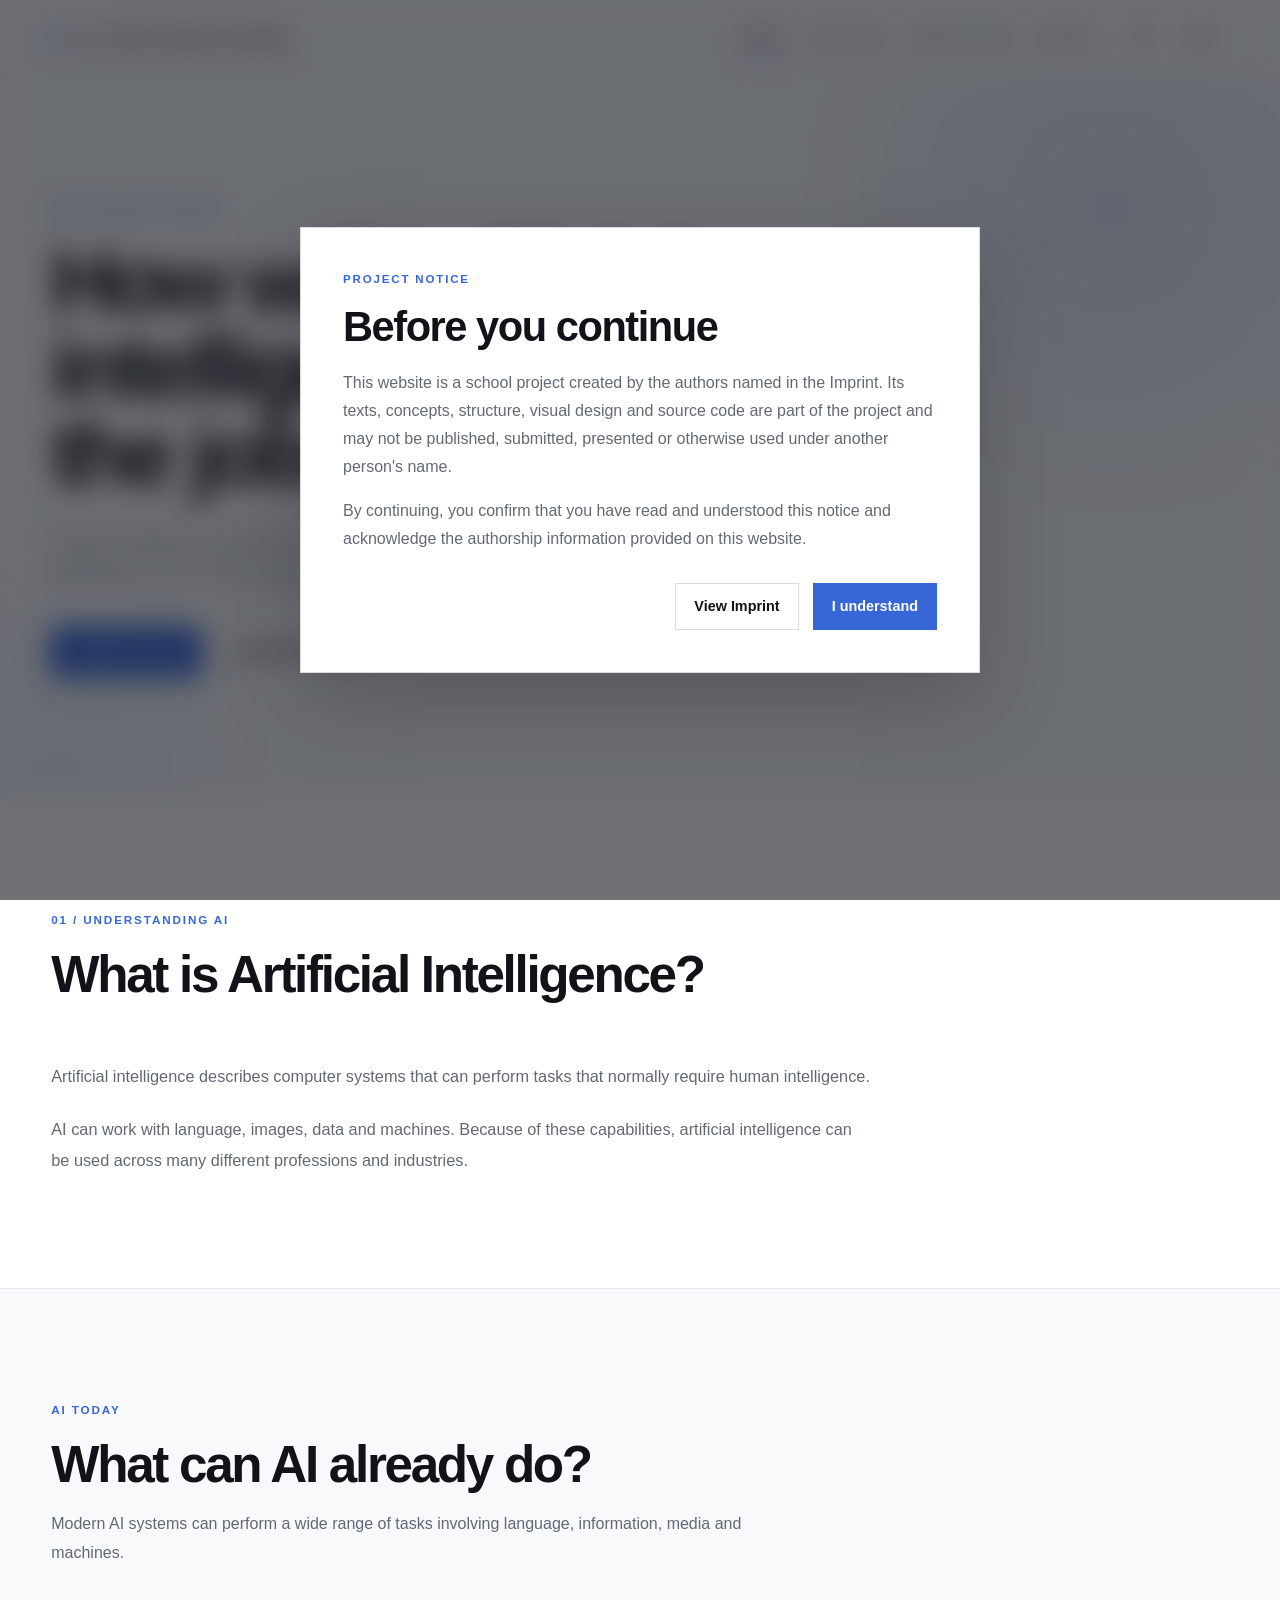
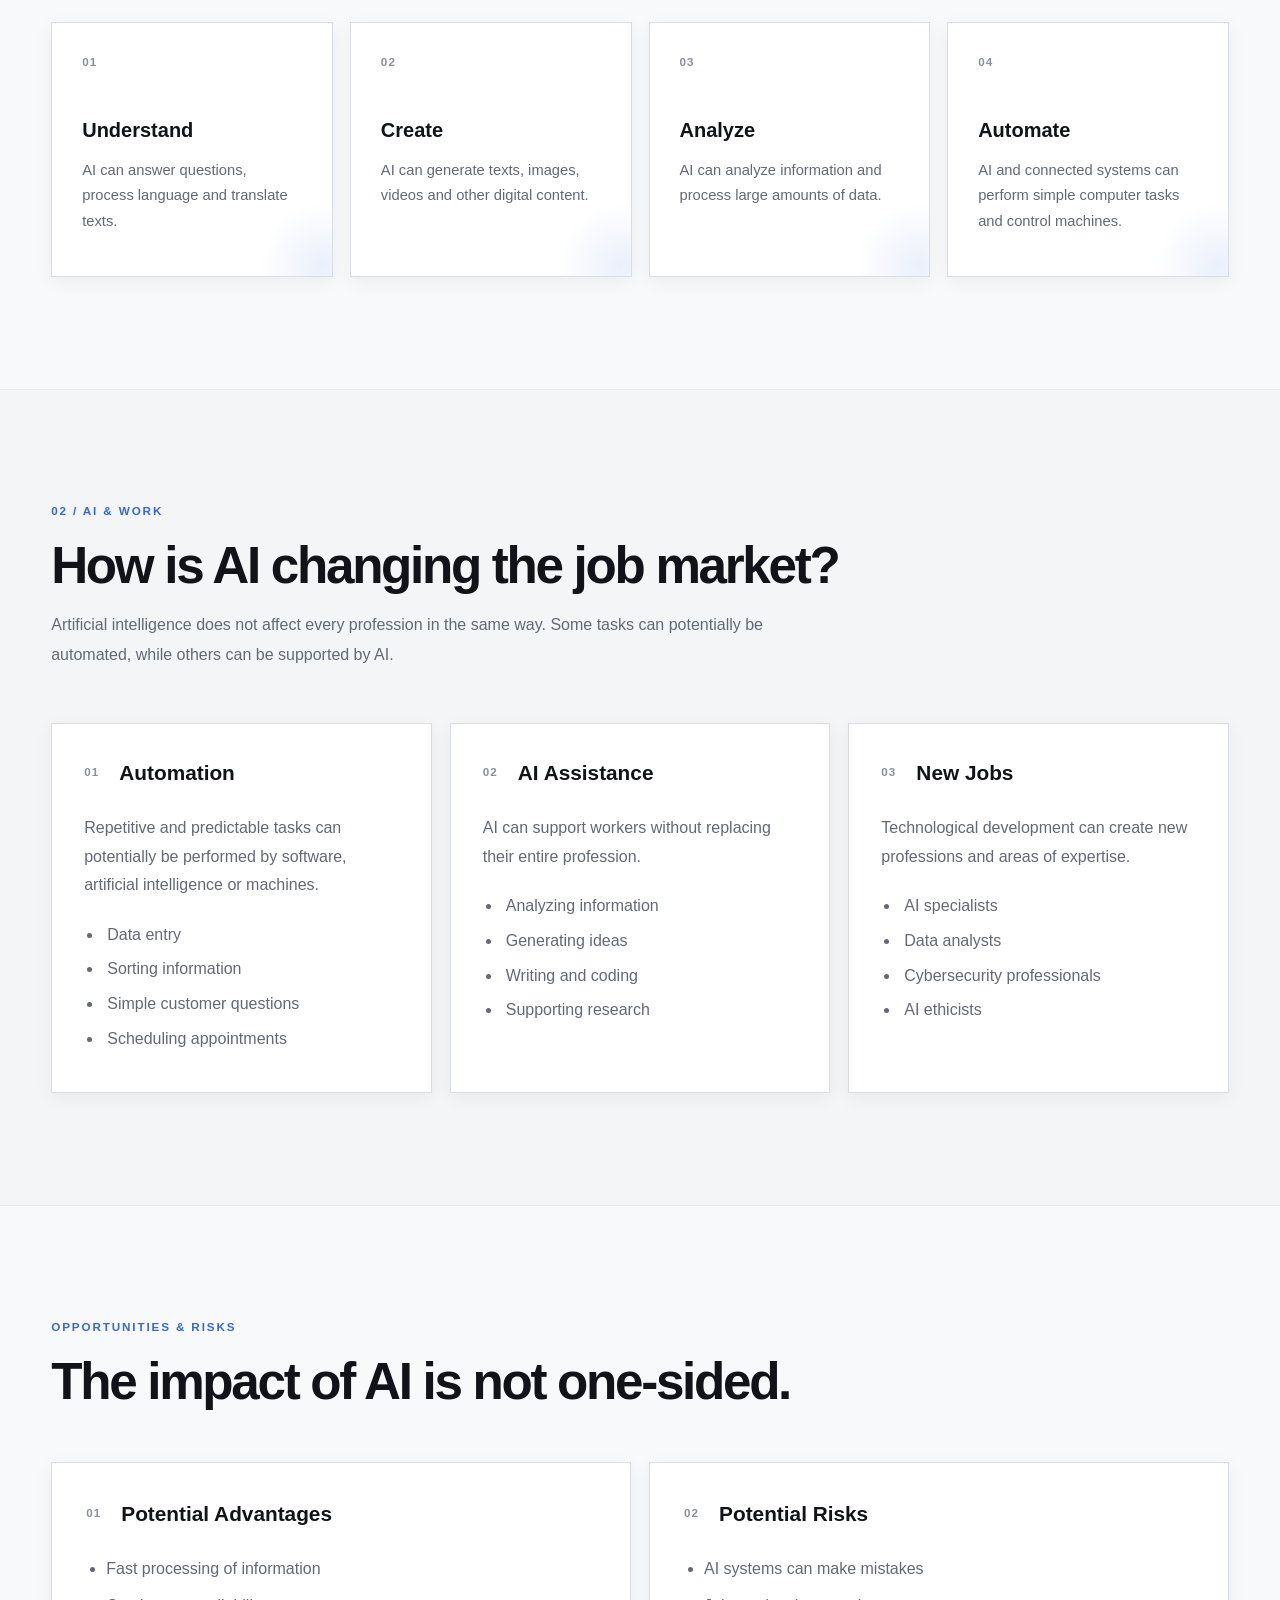
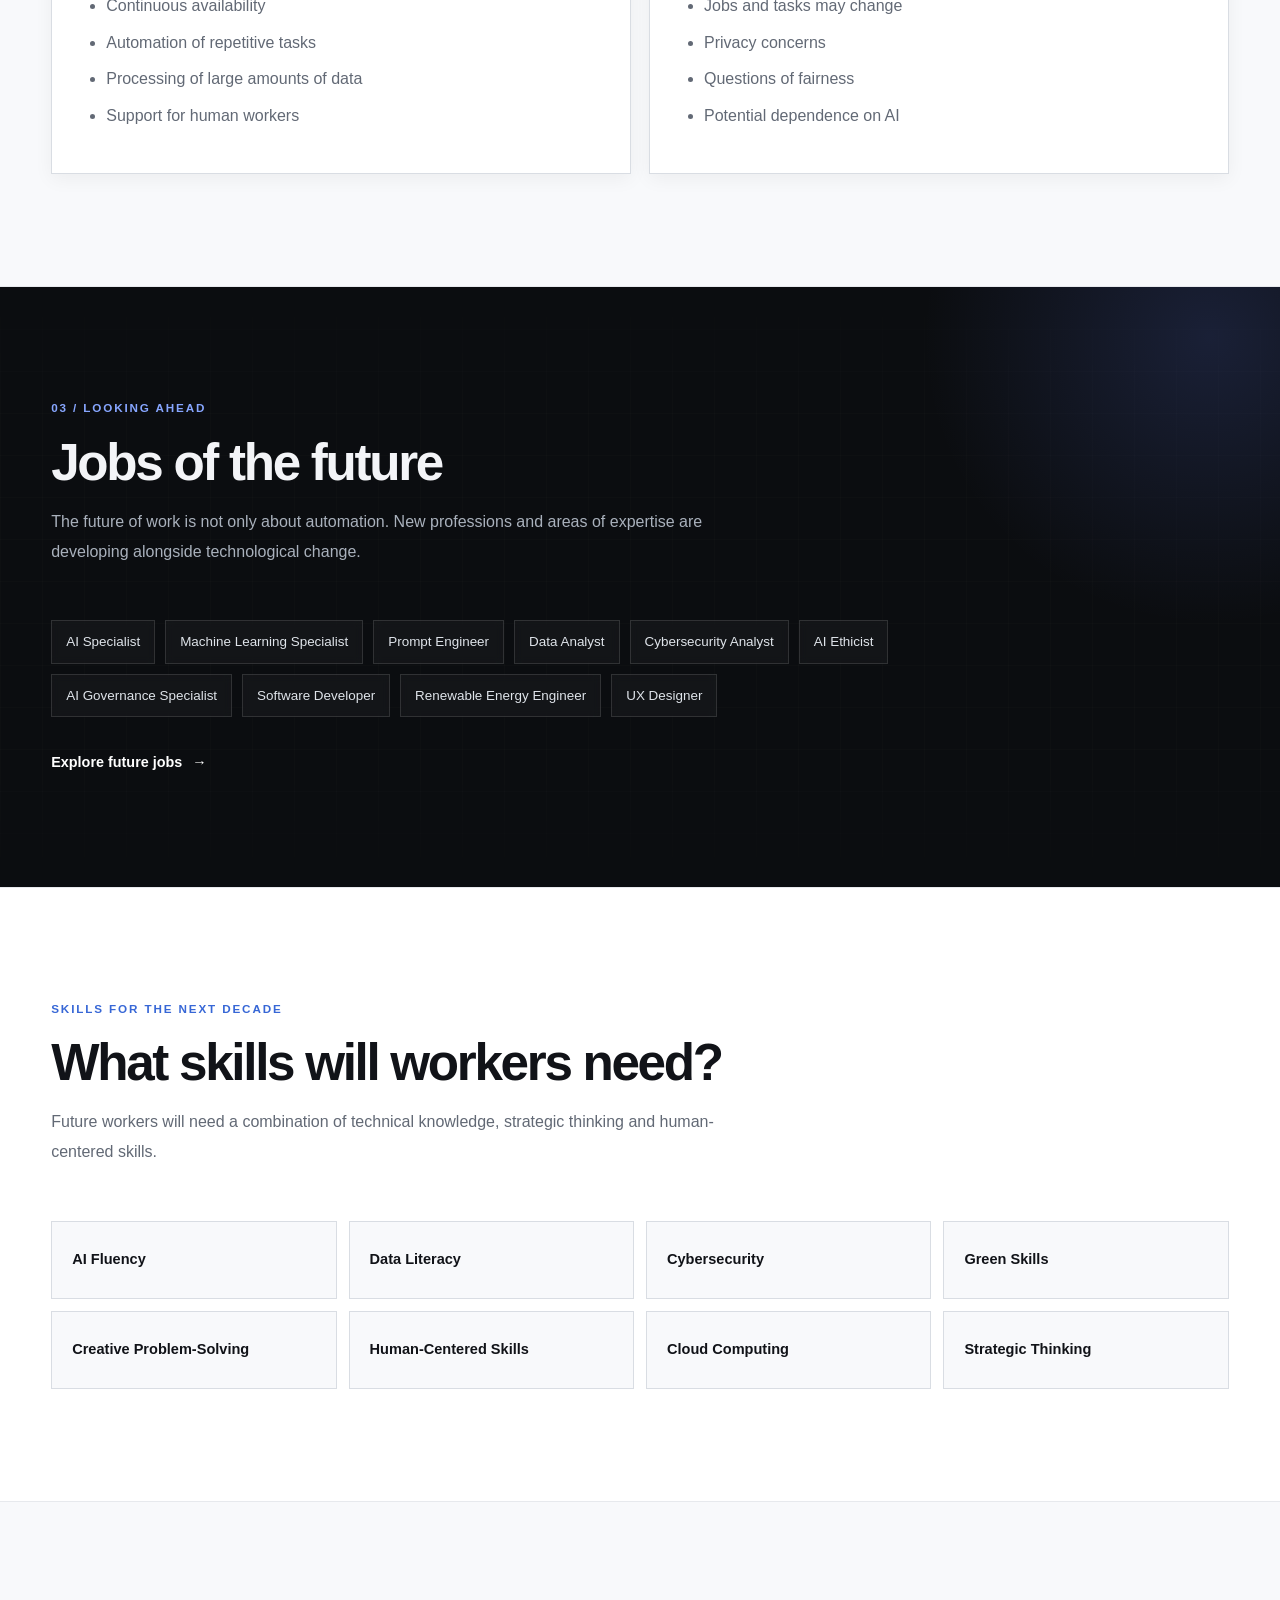
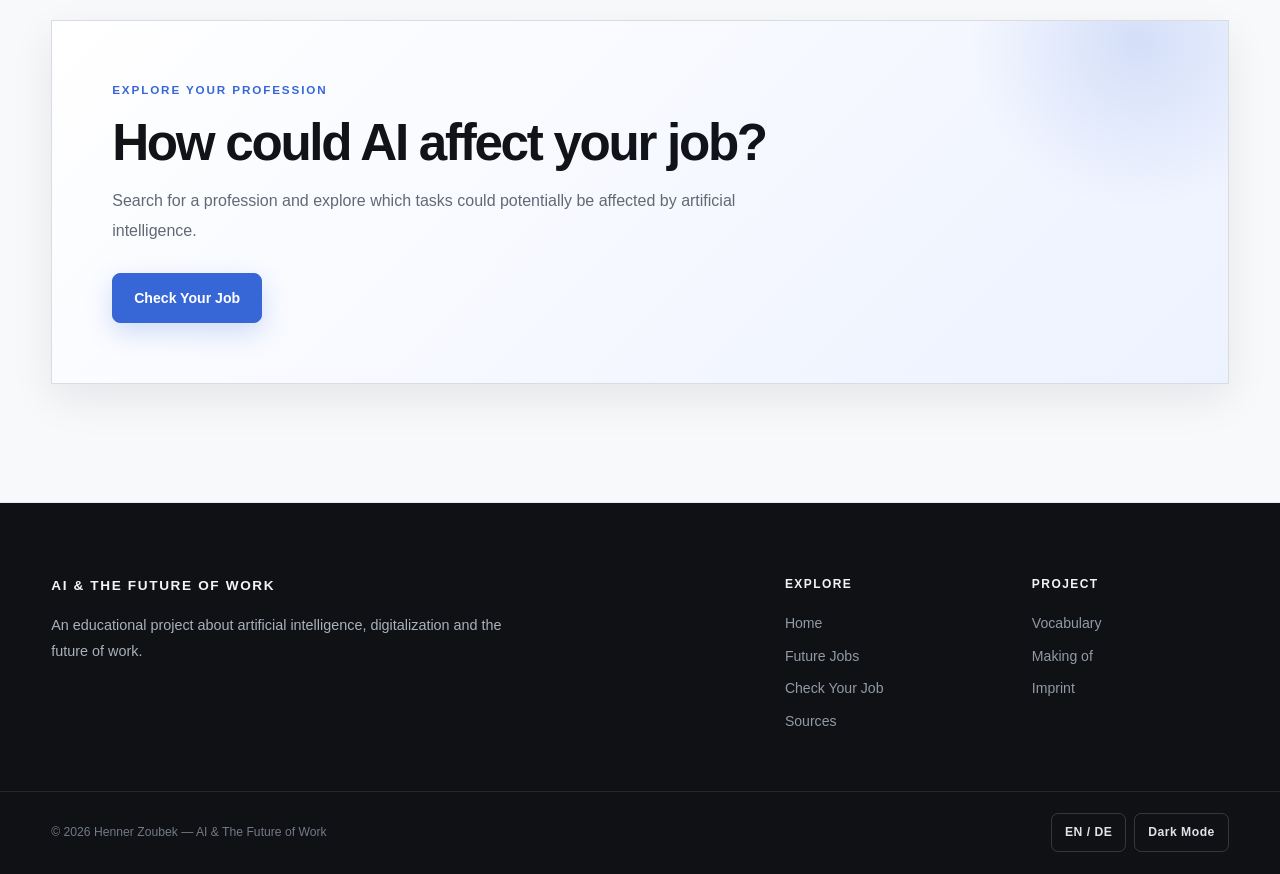
==== commit e3f37a3d: "Update index.html" ====
--- a/index.html
+++ b/index.html
@@ -1304,6 +1304,71 @@
 
     <script src="script.js"></script>
 
+<!-- =========================================
+     PROJECT RIGHTS NOTICE
+     ========================================= -->
+
+<div
+    class="rights-notice"
+    id="rights-notice"
+    role="dialog"
+    aria-modal="true"
+    aria-labelledby="rights-notice-title"
+>
+
+    <div class="rights-notice-card">
+
+        <div class="rights-notice-label">
+            PROJECT NOTICE
+        </div>
+
+        <h2
+            id="rights-notice-title"
+            data-en="Before you continue"
+            data-de="Bevor du fortfährst"
+        >
+            Before you continue
+        </h2>
+
+        <p
+            data-en="This website is a school project created by the authors named in the Imprint. Its texts, concepts, structure, visual design and source code are part of the project and may not be published, submitted, presented or otherwise used under another person's name."
+            data-de="Diese Website ist ein Schulprojekt der im Impressum genannten Autoren. Texte, Konzepte, Struktur, visuelles Design und Quellcode sind Bestandteil des Projekts und dürfen nicht unter dem Namen einer anderen Person veröffentlicht, eingereicht, präsentiert oder anderweitig als eigenes Werk verwendet werden."
+        >
+            This website is a school project created by the authors named in the Imprint. Its texts, concepts, structure, visual design and source code are part of the project and may not be published, submitted, presented or otherwise used under another person's name.
+        </p>
+
+        <p
+            data-en="By continuing, you confirm that you have read and understood this notice and acknowledge the authorship information provided on this website."
+            data-de="Mit dem Fortfahren bestätigst du, dass du diesen Hinweis gelesen und verstanden hast und die auf dieser Website angegebenen Autorenangaben zur Kenntnis nimmst."
+        >
+            By continuing, you confirm that you have read and understood this notice and acknowledge the authorship information provided on this website.
+        </p>
+
+        <div class="rights-notice-actions">
+
+            <a
+                href="imprint.html"
+                data-en="View Imprint"
+                data-de="Impressum ansehen"
+            >
+                View Imprint
+            </a>
+
+            <button
+                type="button"
+                id="rights-notice-accept"
+                data-en="I understand"
+                data-de="Verstanden"
+            >
+                I understand
+            </button>
+
+        </div>
+
+    </div>
+
+</div>
+	
 </body>
 
-</html>+</html>
--- a/style.css
+++ b/style.css
@@ -8275,4 +8275,174 @@
         grid-template-columns: 1fr;
         gap: 14px;
     }
-}+}
+
+/* =========================================
+   PROJECT RIGHTS NOTICE
+   ========================================= */
+
+.rights-notice {
+    position: fixed;
+    inset: 0;
+    z-index: 99999;
+
+    display: flex;
+    align-items: center;
+    justify-content: center;
+
+    padding: 24px;
+
+    background:
+        rgba(8, 12, 18, 0.58);
+
+    backdrop-filter: blur(14px);
+    -webkit-backdrop-filter: blur(14px);
+
+    opacity: 1;
+    visibility: visible;
+
+    transition:
+        opacity 0.35s ease,
+        visibility 0.35s ease;
+}
+
+
+.rights-notice.hidden {
+    opacity: 0;
+    visibility: hidden;
+    pointer-events: none;
+}
+
+
+.rights-notice-card {
+    width: min(680px, 100%);
+
+    padding: 42px;
+
+    background: var(--surface);
+    border: 1px solid var(--border);
+
+    box-shadow:
+        0 30px 80px rgba(0, 0, 0, 0.18);
+
+    transform: translateY(0);
+
+    transition:
+        transform 0.35s ease;
+}
+
+
+.rights-notice.hidden .rights-notice-card {
+    transform: translateY(12px);
+}
+
+
+.rights-notice-label {
+    margin-bottom: 16px;
+
+    font-size: 0.72rem;
+    font-weight: 700;
+    letter-spacing: 0.16em;
+    text-transform: uppercase;
+
+    color: var(--accent);
+}
+
+
+.rights-notice-card h2 {
+    margin: 0 0 20px;
+
+    font-size: clamp(1.8rem, 4vw, 2.6rem);
+    line-height: 1.05;
+    letter-spacing: -0.035em;
+
+    color: var(--text-primary);
+}
+
+
+.rights-notice-card p {
+    margin: 0 0 16px;
+
+    color: var(--text-secondary);
+
+    line-height: 1.75;
+}
+
+
+.rights-notice-actions {
+    display: flex;
+    align-items: center;
+    justify-content: flex-end;
+    gap: 14px;
+
+    margin-top: 30px;
+}
+
+
+.rights-notice-actions a,
+.rights-notice-actions button {
+    min-height: 44px;
+
+    padding: 11px 18px;
+
+    border: 1px solid var(--border);
+
+    font: inherit;
+    font-size: 0.9rem;
+    font-weight: 600;
+
+    cursor: pointer;
+
+    transition:
+        transform 0.2s ease,
+        background 0.2s ease,
+        border-color 0.2s ease;
+}
+
+
+.rights-notice-actions a {
+    display: inline-flex;
+    align-items: center;
+
+    color: var(--text-primary);
+    text-decoration: none;
+
+    background: transparent;
+}
+
+
+.rights-notice-actions button {
+    color: #fff;
+    background: var(--accent);
+    border-color: var(--accent);
+}
+
+
+.rights-notice-actions a:hover,
+.rights-notice-actions button:hover {
+    transform: translateY(-2px);
+}
+
+
+@media (max-width: 640px) {
+
+    .rights-notice {
+        padding: 16px;
+    }
+
+    .rights-notice-card {
+        padding: 28px 24px;
+    }
+
+    .rights-notice-actions {
+        flex-direction: column-reverse;
+        align-items: stretch;
+    }
+
+    .rights-notice-actions a,
+    .rights-notice-actions button {
+        width: 100%;
+        justify-content: center;
+        text-align: center;
+    }
+}
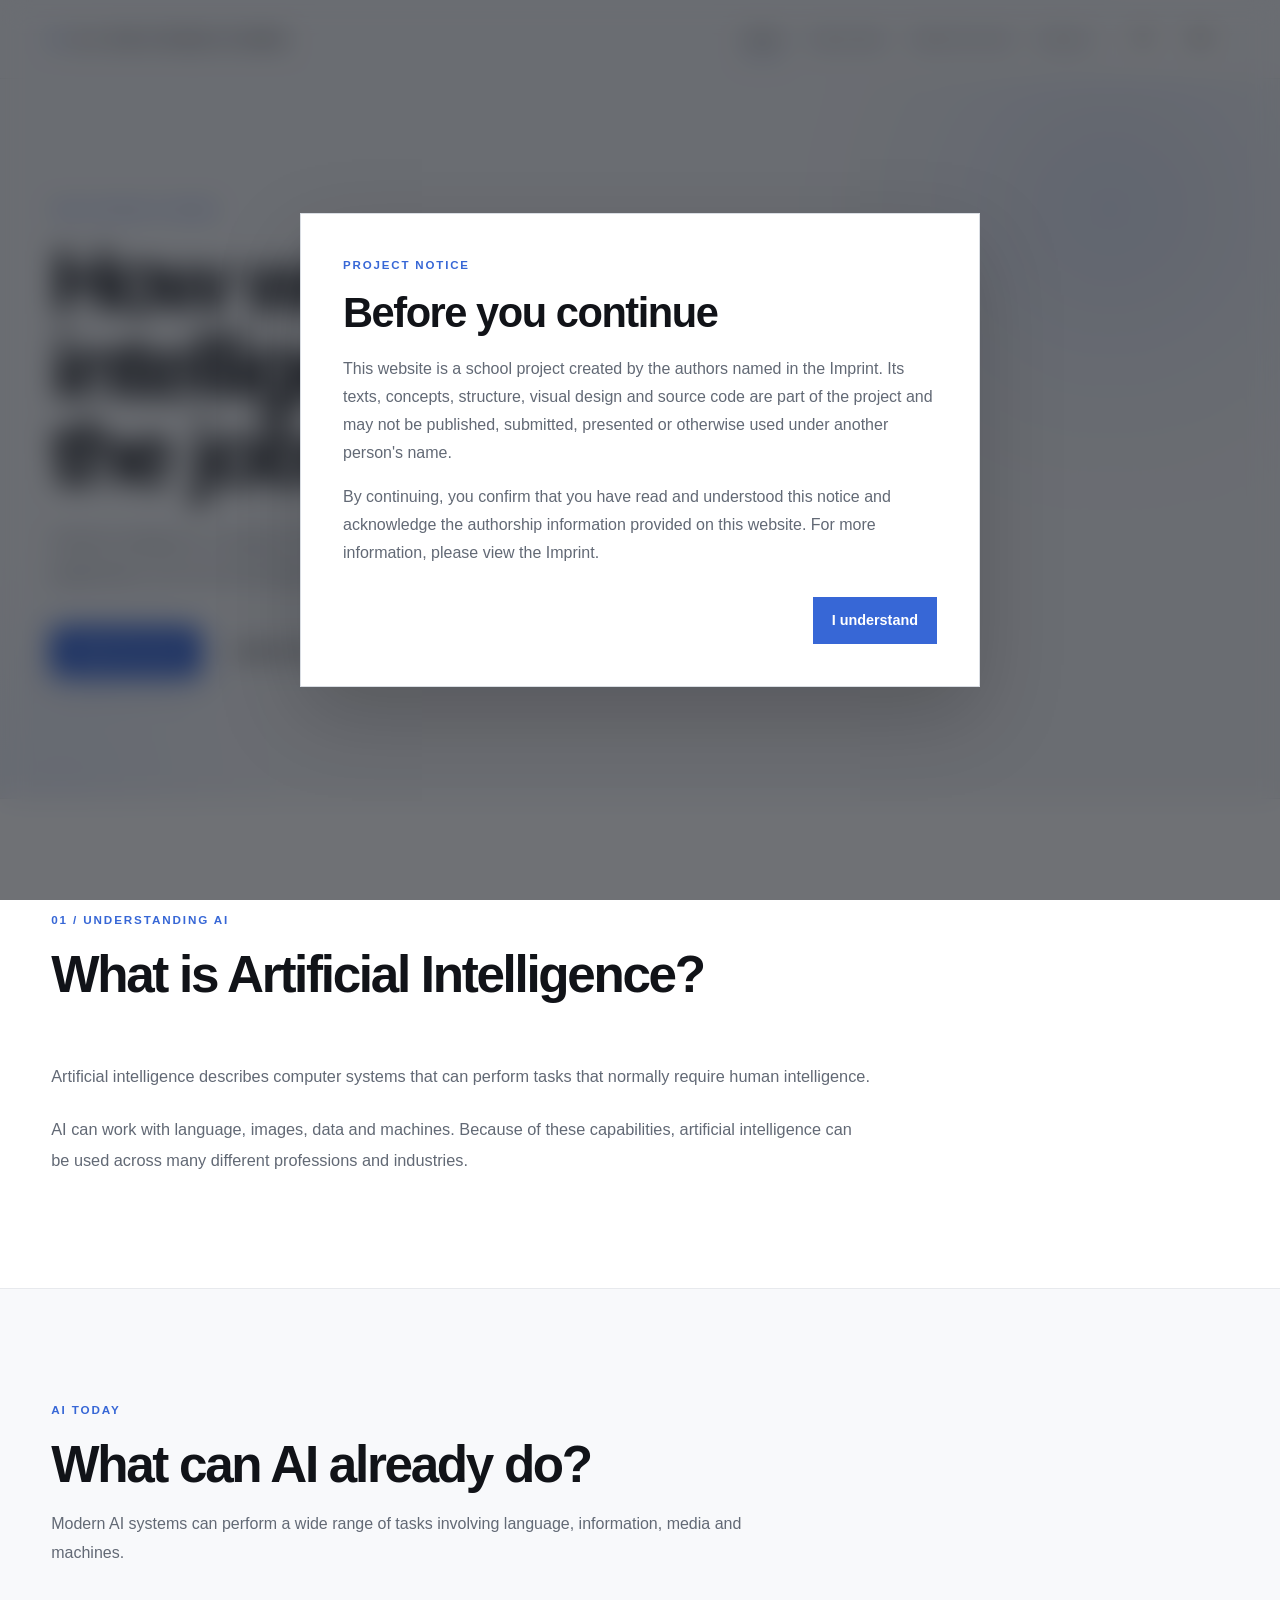
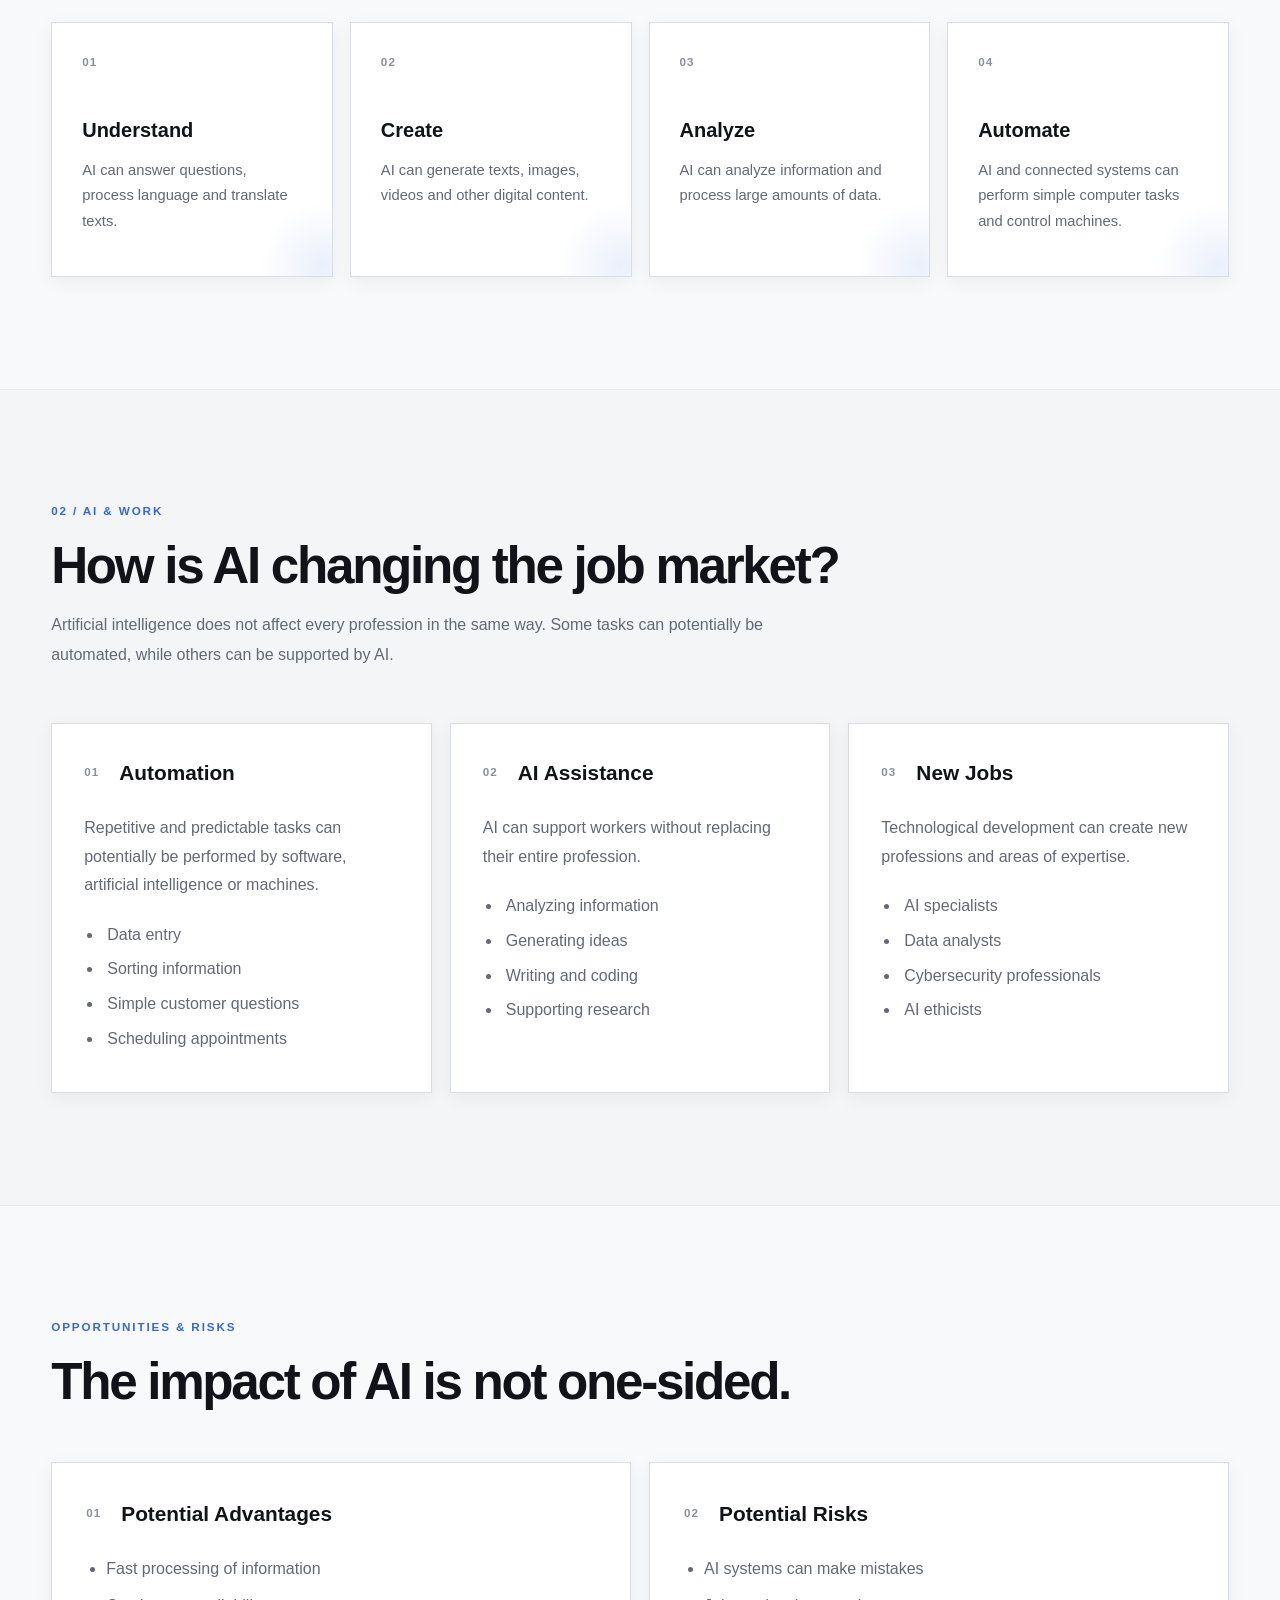
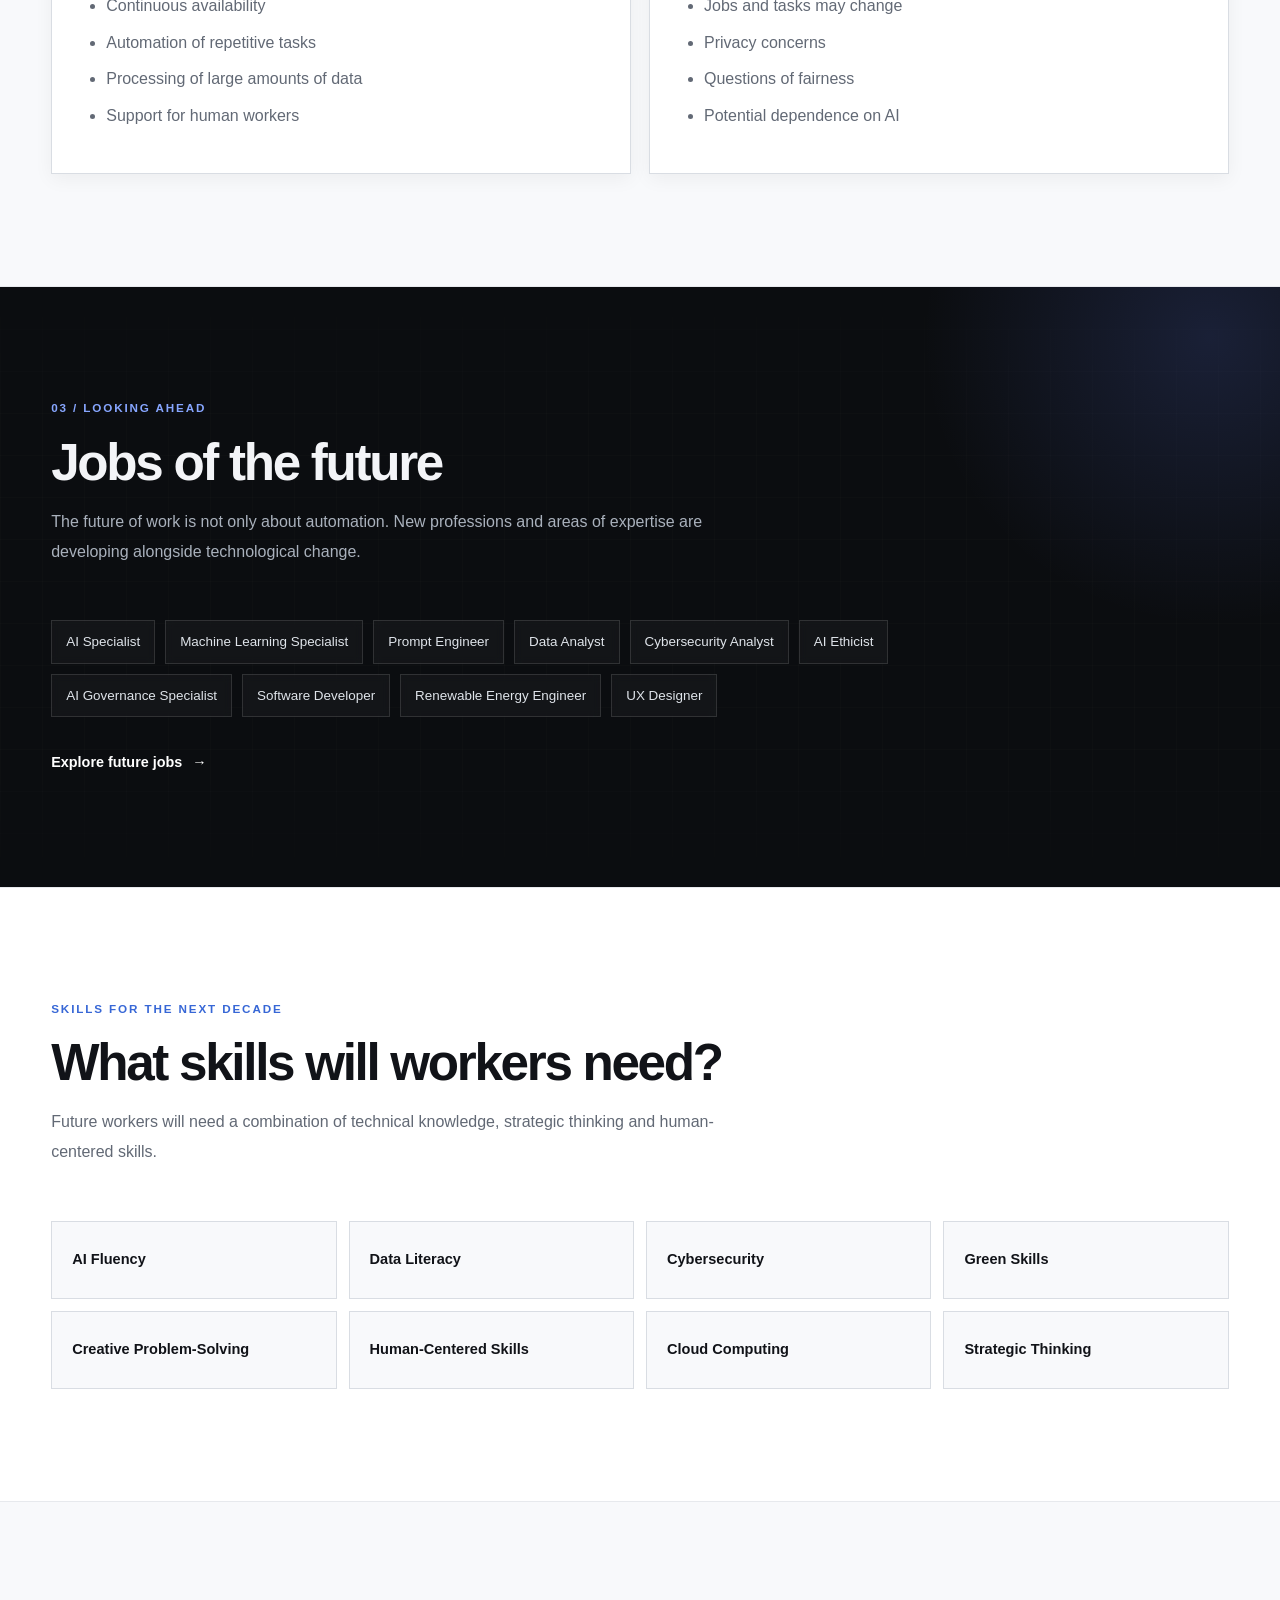
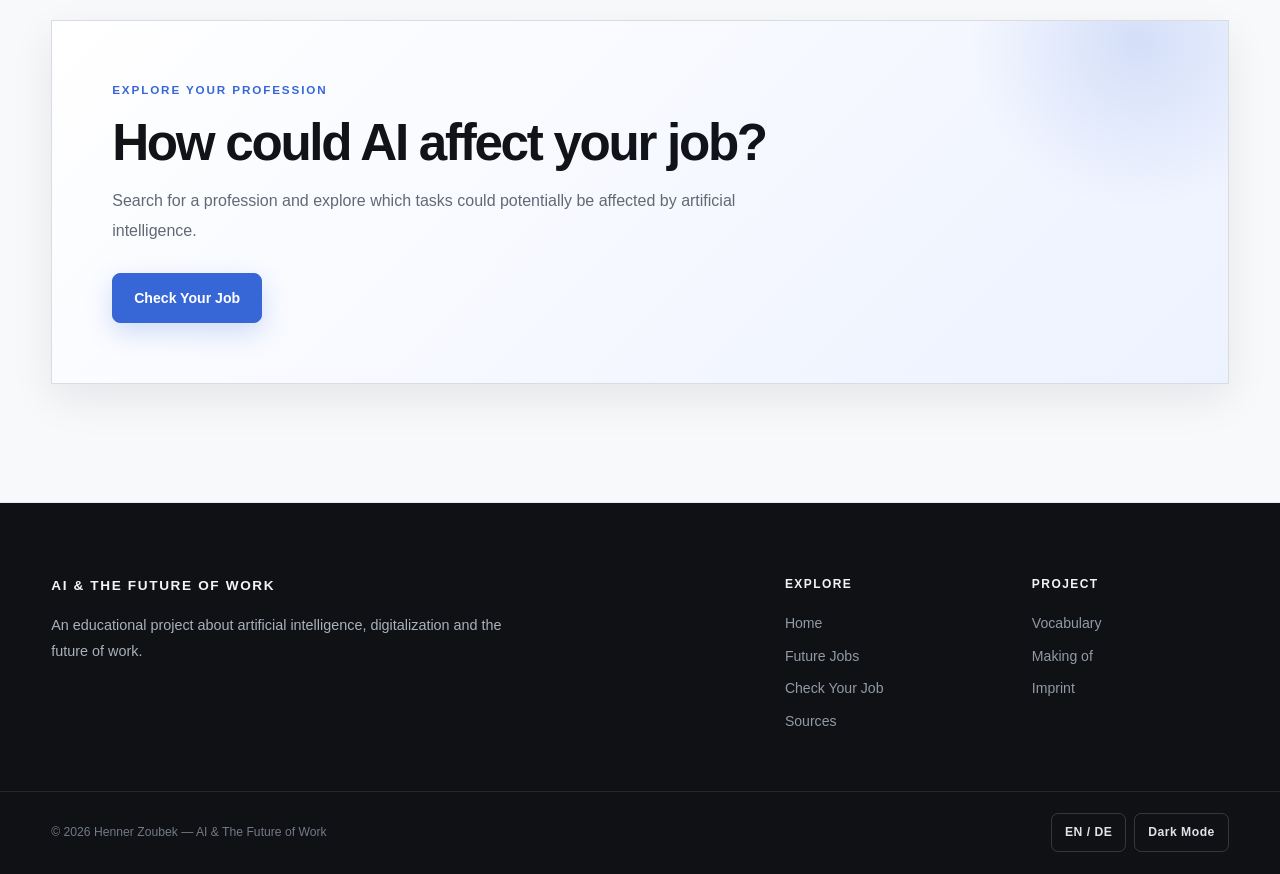
==== commit 2228c8ac: "Update print statement from 'Hello' to 'Goodbye'" ====
--- a/index.html
+++ b/index.html
@@ -1298,15 +1298,9 @@
 
 
 
-    <!-- =========================================
-         JAVASCRIPT
-    ========================================== -->
-
-    <script src="script.js"></script>
-
-<!-- =========================================
+  <!-- =========================================
      PROJECT RIGHTS NOTICE
-     ========================================= -->
+========================================== -->
 
 <div
     class="rights-notice"
@@ -1322,6 +1316,7 @@
             PROJECT NOTICE
         </div>
 
+
         <h2
             id="rights-notice-title"
             data-en="Before you continue"
@@ -1330,6 +1325,7 @@
             Before you continue
         </h2>
 
+
         <p
             data-en="This website is a school project created by the authors named in the Imprint. Its texts, concepts, structure, visual design and source code are part of the project and may not be published, submitted, presented or otherwise used under another person's name."
             data-de="Diese Website ist ein Schulprojekt der im Impressum genannten Autoren. Texte, Konzepte, Struktur, visuelles Design und Quellcode sind Bestandteil des Projekts und dürfen nicht unter dem Namen einer anderen Person veröffentlicht, eingereicht, präsentiert oder anderweitig als eigenes Werk verwendet werden."
@@ -1337,22 +1333,16 @@
             This website is a school project created by the authors named in the Imprint. Its texts, concepts, structure, visual design and source code are part of the project and may not be published, submitted, presented or otherwise used under another person's name.
         </p>
 
+
         <p
-            data-en="By continuing, you confirm that you have read and understood this notice and acknowledge the authorship information provided on this website."
-            data-de="Mit dem Fortfahren bestätigst du, dass du diesen Hinweis gelesen und verstanden hast und die auf dieser Website angegebenen Autorenangaben zur Kenntnis nimmst."
+            data-en="By continuing, you confirm that you have read and understood this notice and acknowledge the authorship information provided on this website. For more information, please view the Imprint."
+            data-de="Mit dem Fortfahren bestätigst du, dass du diesen Hinweis gelesen und verstanden hast und die auf dieser Website angegebenen Autorenangaben zur Kenntnis nimmst. Weitere Informationen findest du im Impressum."
         >
-            By continuing, you confirm that you have read and understood this notice and acknowledge the authorship information provided on this website.
+            By continuing, you confirm that you have read and understood this notice and acknowledge the authorship information provided on this website. For more information, please view the Imprint.
         </p>
 
+
         <div class="rights-notice-actions">
-
-            <a
-                href="imprint.html"
-                data-en="View Imprint"
-                data-de="Impressum ansehen"
-            >
-                View Imprint
-            </a>
 
             <button
                 type="button"
@@ -1368,7 +1358,14 @@
     </div>
 
 </div>
-	
+
+
+<!-- =========================================
+     JAVASCRIPT
+========================================== -->
+
+<script src="script.js"></script>
+
 </body>
 
 </html>
